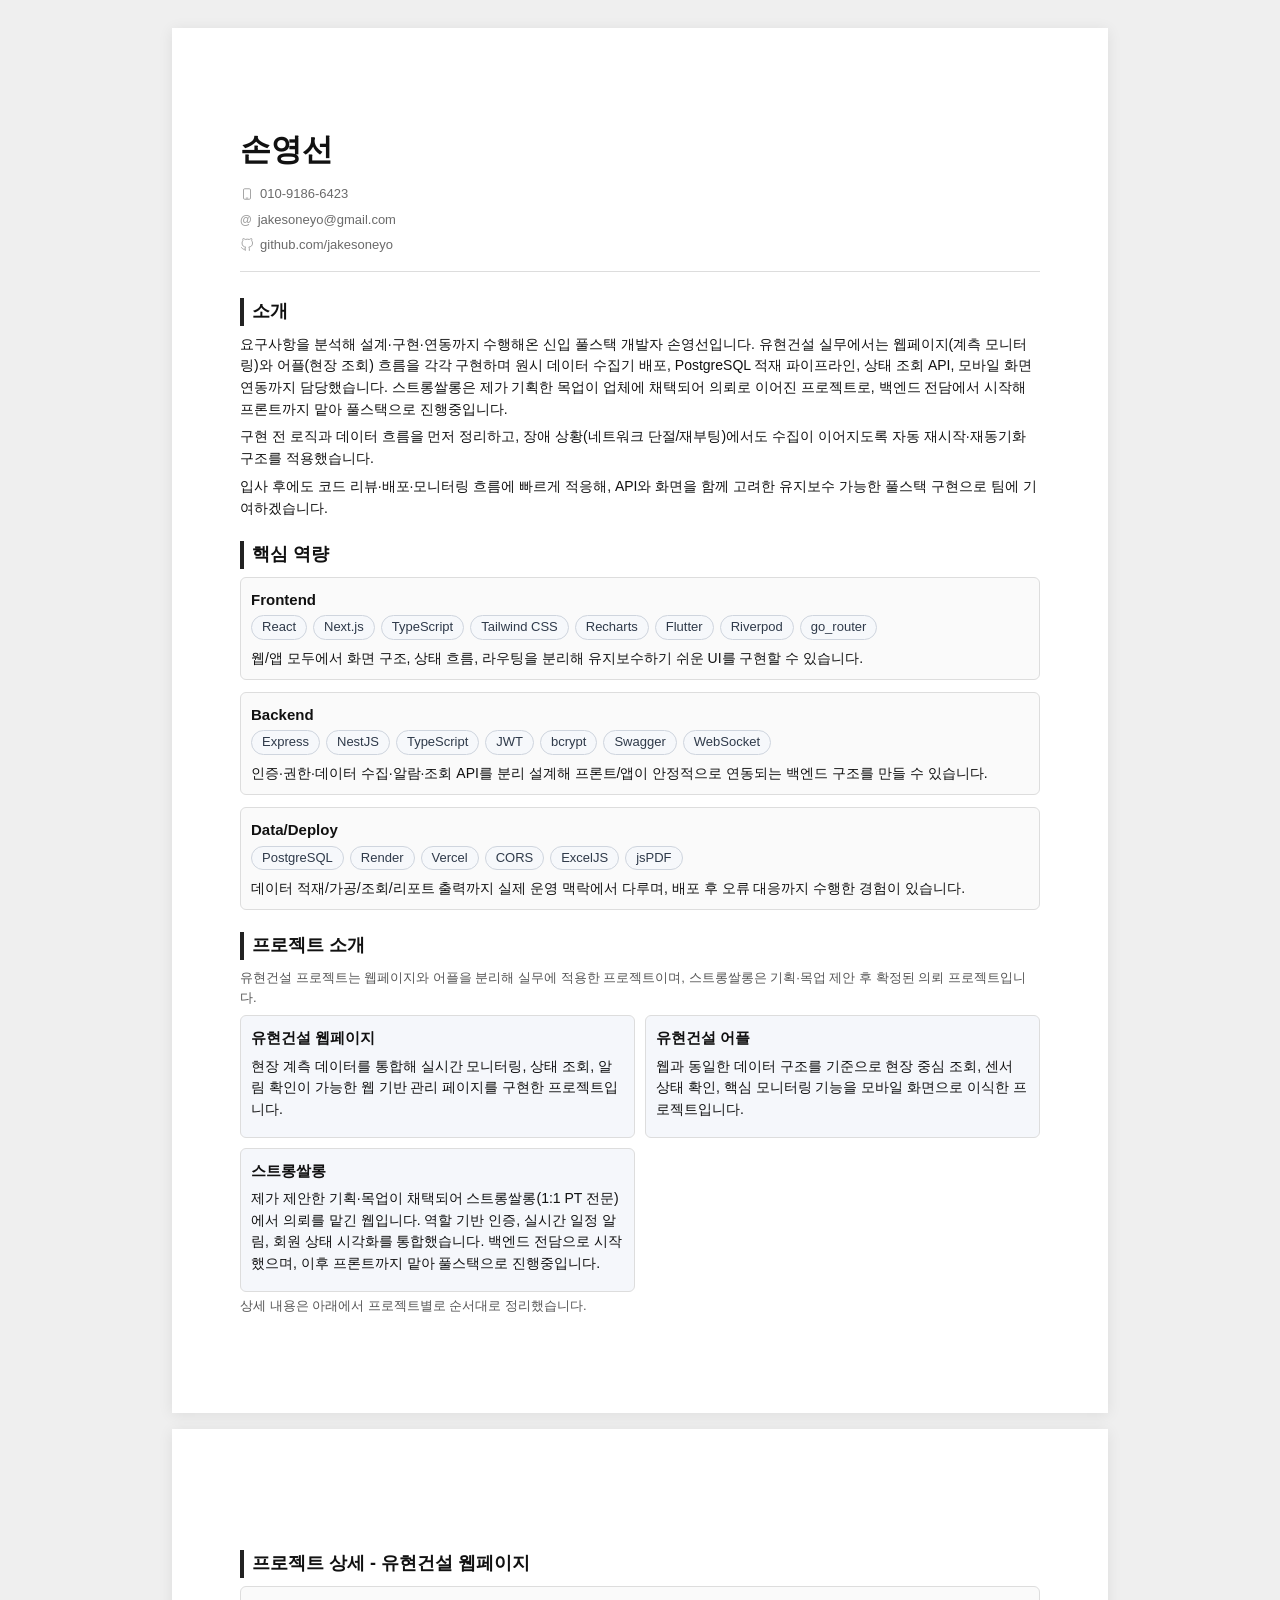
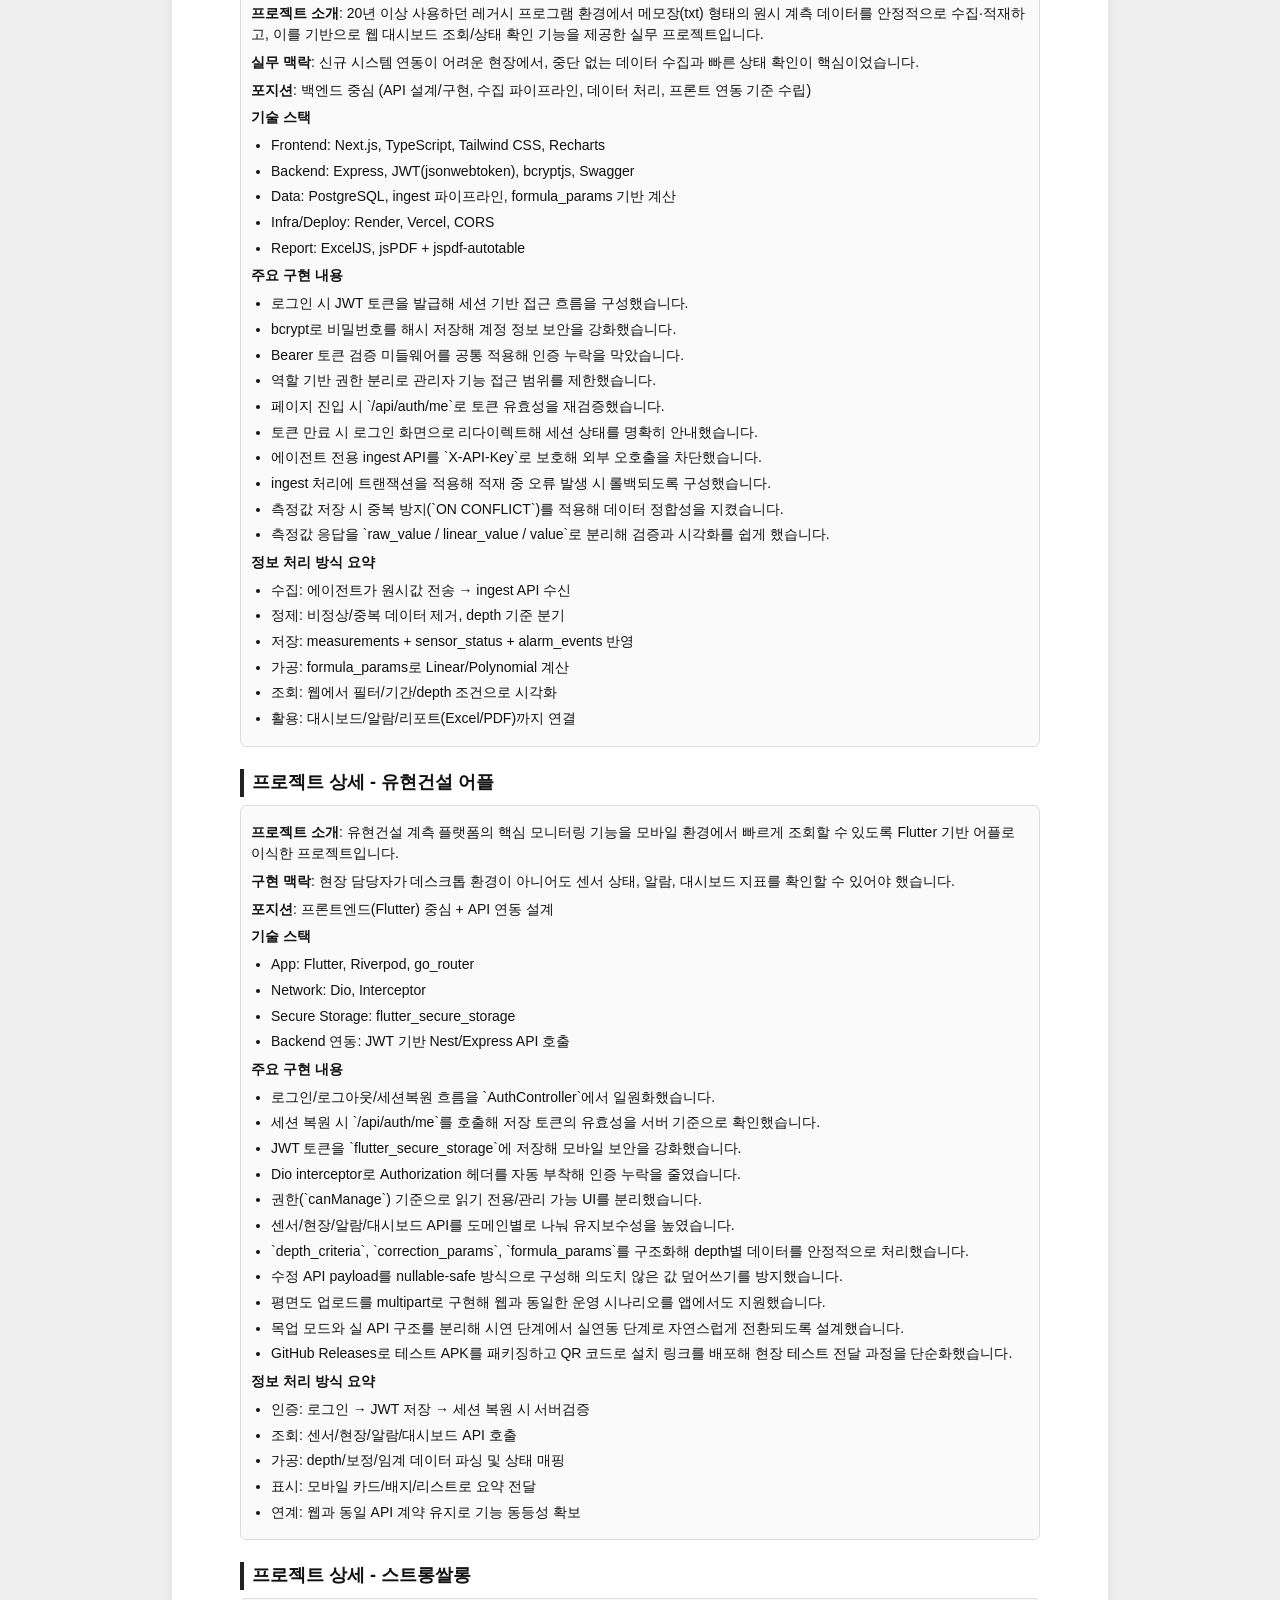
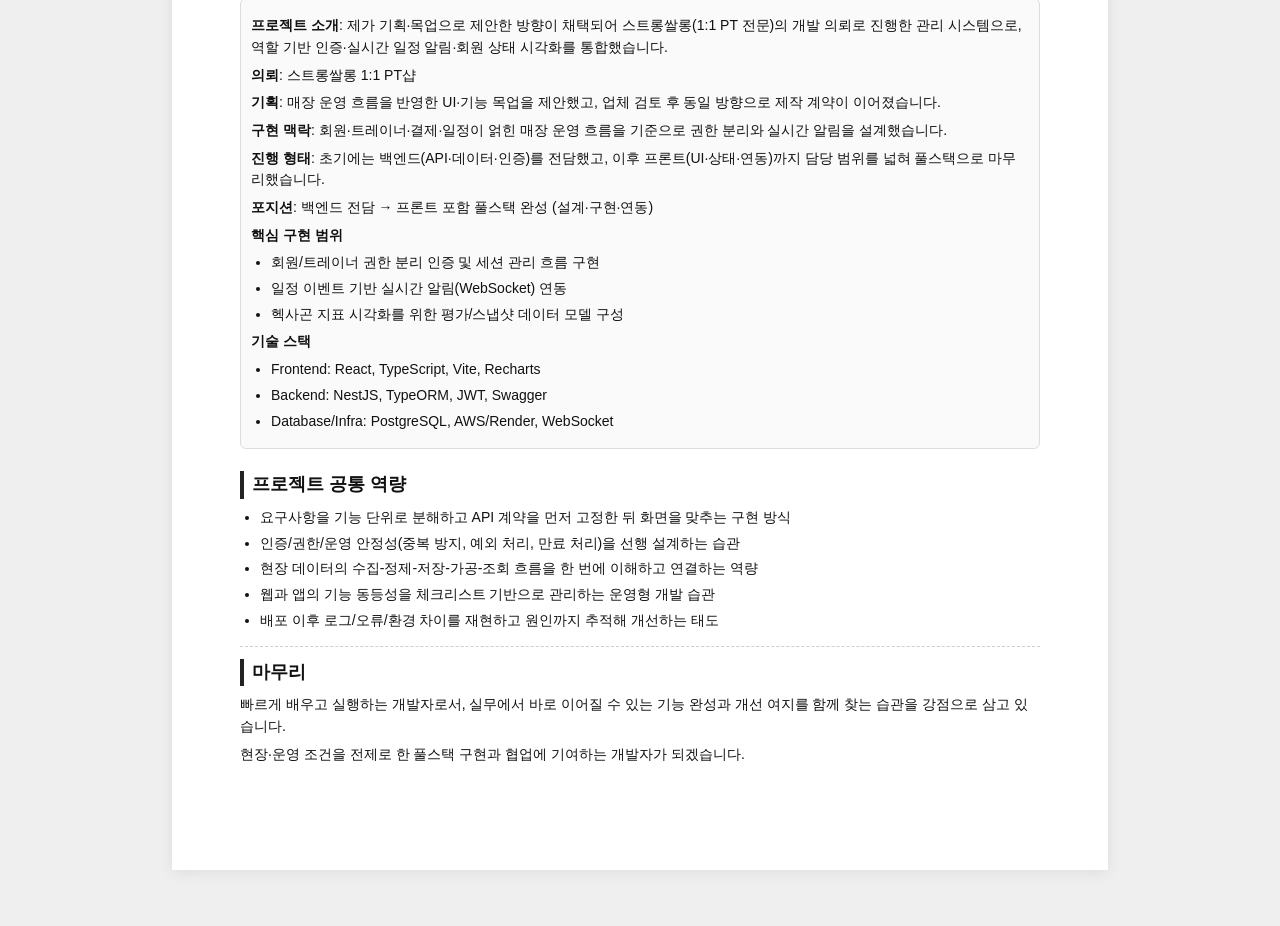
==== index.html @ aa7f9c74 "포트폴리오페이지 배포" ====
<!DOCTYPE html>
<html lang="ko">
  <head>
    <meta charset="UTF-8" />
    <meta name="viewport" content="width=device-width, initial-scale=1.0" />
    <title>손영선 포트폴리오</title>
    <link rel="stylesheet" href="index.css" />
  </head>
  <body>
    <main class="document">
      <section class="page page-1">
        <header class="header">
          <div class="header-main">
            <h1>손영선</h1>
            <p class="contact-row">
              <span class="contact-item">
                <span class="contact-icon" aria-hidden="true">
                  <svg xmlns="http://www.w3.org/2000/svg" width="14" height="14" viewBox="0 0 24 24" fill="none" stroke="currentColor" stroke-width="1.6">
                    <rect x="6" y="3" width="12" height="18" rx="2" />
                    <path d="M10 19h4" />
                  </svg>
                </span>
                <a href="tel:+821091866423">010-9186-6423</a>
              </span>
              <span class="contact-item">
                <span class="contact-icon contact-at" aria-hidden="true">@</span>
                <a href="mailto:jakesoneyo@gmail.com">jakesoneyo@gmail.com</a>
              </span>
              <span class="contact-item">
                <span class="contact-icon" aria-hidden="true">
                  <svg xmlns="http://www.w3.org/2000/svg" width="14" height="14" viewBox="0 0 24 24" fill="none" stroke="currentColor" stroke-width="1.6">
                    <path d="M9 19c-5 1.5-5-2.5-7-3m14 6v-3.87a3.37 3.37 0 0 0-.94-2.61c3.14-.35 6.44-1.54 6.44-7A5.44 5.44 0 0 0 20 4.77 5.07 5.07 0 0 0 19.91 1S18.73.65 16 2.48a13.38 13.38 0 0 0-7 0C6.27.65 5.09 1 5.09 1A5.07 5.07 0 0 0 5 4.77a5.44 5.44 0 0 0-1.5 3.78c0 5.42 3.3 6.61 6.44 7A3.37 3.37 0 0 0 9 18.13V22" />
                  </svg>
                </span>
                <a href="https://github.com/jakesoneyo">github.com/jakesoneyo</a>
              </span>
            </p>
          </div>
        </header>

        <section class="block intro">
          <h2>소개</h2>
          <p>
            요구사항을 분석해 설계·구현·연동까지 수행해온 신입 풀스택 개발자 손영선입니다.
            유현건설 실무에서는 웹페이지(계측 모니터링)와 어플(현장 조회) 흐름을 각각 구현하며
            원시 데이터 수집기 배포, PostgreSQL 적재 파이프라인, 상태 조회 API, 모바일 화면 연동까지 담당했습니다.
            스트롱쌀롱은 제가 기획한 목업이 업체에 채택되어 의뢰로 이어진 프로젝트로, 백엔드 전담에서 시작해 프론트까지 맡아 풀스택으로 진행중입니다.
          </p>
          <p>
            구현 전 로직과 데이터 흐름을 먼저 정리하고, 장애 상황(네트워크 단절/재부팅)에서도
            수집이 이어지도록 자동 재시작·재동기화 구조를 적용했습니다.
          </p>
          <p>
            입사 후에도 코드 리뷰·배포·모니터링 흐름에 빠르게 적응해, API와 화면을 함께 고려한 유지보수 가능한 풀스택 구현으로 팀에 기여하겠습니다.
          </p>
        </section>

        <section class="block">
          <h2>핵심 역량</h2>
          <div class="stack-list">
            <article class="stack-item">
              <div class="stack-content">
                <h3>Frontend</h3>
                <div class="stack-tags">
                  <span class="stack-tag">React</span>
                  <span class="stack-tag">Next.js</span>
                  <span class="stack-tag">TypeScript</span>
                  <span class="stack-tag">Tailwind CSS</span>
                  <span class="stack-tag">Recharts</span>
                  <span class="stack-tag">Flutter</span>
                  <span class="stack-tag">Riverpod</span>
                  <span class="stack-tag">go_router</span>
                </div>
                <p class="stack-detail">
                  웹/앱 모두에서 화면 구조, 상태 흐름, 라우팅을 분리해 유지보수하기 쉬운 UI를 구현할 수 있습니다.
                </p>
              </div>
            </article>
            <article class="stack-item">
              <div class="stack-content">
                <h3>Backend</h3>
                <div class="stack-tags">
                  <span class="stack-tag">Express</span>
                  <span class="stack-tag">NestJS</span>
                  <span class="stack-tag">TypeScript</span>
                  <span class="stack-tag">JWT</span>
                  <span class="stack-tag">bcrypt</span>
                  <span class="stack-tag">Swagger</span>
                  <span class="stack-tag">WebSocket</span>
                </div>
                <p class="stack-detail">
                  인증·권한·데이터 수집·알람·조회 API를 분리 설계해 프론트/앱이 안정적으로 연동되는 백엔드 구조를 만들 수 있습니다.
                </p>
              </div>
            </article>
            <article class="stack-item">
              <div class="stack-content">
                <h3>Data/Deploy</h3>
                <div class="stack-tags">
                  <span class="stack-tag">PostgreSQL</span>
                  <span class="stack-tag">Render</span>
                  <span class="stack-tag">Vercel</span>
                  <span class="stack-tag">CORS</span>
                  <span class="stack-tag">ExcelJS</span>
                  <span class="stack-tag">jsPDF</span>
                </div>
                <p class="stack-detail">
                  데이터 적재/가공/조회/리포트 출력까지 실제 운영 맥락에서 다루며, 배포 후 오류 대응까지 수행한 경험이 있습니다.
                </p>
              </div>
            </article>
          </div>
        </section>

        <section class="block">
          <h2>프로젝트 소개</h2>
          <p class="intro-hint">
            유현건설 프로젝트는 웹페이지와 어플을 분리해 실무에 적용한 프로젝트이며,
            스트롱쌀롱은 기획·목업 제안 후 확정된 의뢰 프로젝트입니다.
          </p>
          <div class="grid-2">
            <article class="project-card featured">
              <h3>유현건설 웹페이지</h3>
              <p>
                현장 계측 데이터를 통합해 실시간 모니터링, 상태 조회, 알림 확인이 가능한
                웹 기반 관리 페이지를 구현한 프로젝트입니다.
              </p>
            </article>
            <article class="project-card featured">
              <h3>유현건설 어플</h3>
              <p>
                웹과 동일한 데이터 구조를 기준으로 현장 중심 조회, 센서 상태 확인,
                핵심 모니터링 기능을 모바일 화면으로 이식한 프로젝트입니다.
              </p>
            </article>
            <article class="project-card featured">
              <h3>스트롱쌀롱</h3>
              <p>
                제가 제안한 기획·목업이 채택되어 스트롱쌀롱(1:1 PT 전문)에서 의뢰를 맡긴 웹입니다.
                역할 기반 인증, 실시간 일정 알림, 회원 상태 시각화를 통합했습니다. 백엔드 전담으로 시작했으며,
                이후 프론트까지 맡아 풀스택으로 진행중입니다.
              </p>
            </article>
          </div>
          <p class="hold-note">
            상세 내용은 아래에서 프로젝트별로 순서대로 정리했습니다.
          </p>
        </section>
      </section>

      <section class="page page-2">
        <section class="block">
          <h2>프로젝트 상세 - 유현건설 웹페이지</h2>
          <article class="detail">
            <p>
              <strong>프로젝트 소개</strong>: 20년 이상 사용하던 레거시 프로그램 환경에서
              메모장(txt) 형태의 원시 계측 데이터를 안정적으로 수집·적재하고,
              이를 기반으로 웹 대시보드 조회/상태 확인 기능을 제공한 실무 프로젝트입니다.
            </p>
            <p><strong>실무 맥락</strong>: 신규 시스템 연동이 어려운 현장에서, 중단 없는 데이터 수집과 빠른 상태 확인이 핵심이었습니다.</p>
            <p><strong>포지션</strong>: 백엔드 중심 (API 설계/구현, 수집 파이프라인, 데이터 처리, 프론트 연동 기준 수립)</p>

            <p><strong>기술 스택</strong></p>
            <ul>
              <li>Frontend: Next.js, TypeScript, Tailwind CSS, Recharts</li>
              <li>Backend: Express, JWT(jsonwebtoken), bcryptjs, Swagger</li>
              <li>Data: PostgreSQL, ingest 파이프라인, formula_params 기반 계산</li>
              <li>Infra/Deploy: Render, Vercel, CORS</li>
              <li>Report: ExcelJS, jsPDF + jspdf-autotable</li>
            </ul>

            <p><strong>주요 구현 내용</strong></p>
            <ul>
              <li>로그인 시 JWT 토큰을 발급해 세션 기반 접근 흐름을 구성했습니다.</li>
              <li>bcrypt로 비밀번호를 해시 저장해 계정 정보 보안을 강화했습니다.</li>
              <li>Bearer 토큰 검증 미들웨어를 공통 적용해 인증 누락을 막았습니다.</li>
              <li>역할 기반 권한 분리로 관리자 기능 접근 범위를 제한했습니다.</li>
              <li>페이지 진입 시 `/api/auth/me`로 토큰 유효성을 재검증했습니다.</li>
              <li>토큰 만료 시 로그인 화면으로 리다이렉트해 세션 상태를 명확히 안내했습니다.</li>
              <li>에이전트 전용 ingest API를 `X-API-Key`로 보호해 외부 오호출을 차단했습니다.</li>
              <li>ingest 처리에 트랜잭션을 적용해 적재 중 오류 발생 시 롤백되도록 구성했습니다.</li>
              <li>측정값 저장 시 중복 방지(`ON CONFLICT`)를 적용해 데이터 정합성을 지켰습니다.</li>
              <li>측정값 응답을 `raw_value / linear_value / value`로 분리해 검증과 시각화를 쉽게 했습니다.</li>
            </ul>

            <p><strong>정보 처리 방식 요약</strong></p>
            <ul>
              <li>수집: 에이전트가 원시값 전송 → ingest API 수신</li>
              <li>정제: 비정상/중복 데이터 제거, depth 기준 분기</li>
              <li>저장: measurements + sensor_status + alarm_events 반영</li>
              <li>가공: formula_params로 Linear/Polynomial 계산</li>
              <li>조회: 웹에서 필터/기간/depth 조건으로 시각화</li>
              <li>활용: 대시보드/알람/리포트(Excel/PDF)까지 연결</li>
            </ul>
          </article>
        </section>

        <section class="block">
          <h2>프로젝트 상세 - 유현건설 어플</h2>
          <article class="detail">
            <p>
              <strong>프로젝트 소개</strong>: 유현건설 계측 플랫폼의 핵심 모니터링 기능을
              모바일 환경에서 빠르게 조회할 수 있도록 Flutter 기반 어플로 이식한 프로젝트입니다.
            </p>
            <p><strong>구현 맥락</strong>: 현장 담당자가 데스크톱 환경이 아니어도 센서 상태, 알람, 대시보드 지표를 확인할 수 있어야 했습니다.</p>
            <p><strong>포지션</strong>: 프론트엔드(Flutter) 중심 + API 연동 설계</p>

            <p><strong>기술 스택</strong></p>
            <ul>
              <li>App: Flutter, Riverpod, go_router</li>
              <li>Network: Dio, Interceptor</li>
              <li>Secure Storage: flutter_secure_storage</li>
              <li>Backend 연동: JWT 기반 Nest/Express API 호출</li>
            </ul>

            <p><strong>주요 구현 내용</strong></p>
            <ul>
              <li>로그인/로그아웃/세션복원 흐름을 `AuthController`에서 일원화했습니다.</li>
              <li>세션 복원 시 `/api/auth/me`를 호출해 저장 토큰의 유효성을 서버 기준으로 확인했습니다.</li>
              <li>JWT 토큰을 `flutter_secure_storage`에 저장해 모바일 보안을 강화했습니다.</li>
              <li>Dio interceptor로 Authorization 헤더를 자동 부착해 인증 누락을 줄였습니다.</li>
              <li>권한(`canManage`) 기준으로 읽기 전용/관리 가능 UI를 분리했습니다.</li>
              <li>센서/현장/알람/대시보드 API를 도메인별로 나눠 유지보수성을 높였습니다.</li>
              <li>`depth_criteria`, `correction_params`, `formula_params`를 구조화해 depth별 데이터를 안정적으로 처리했습니다.</li>
              <li>수정 API payload를 nullable-safe 방식으로 구성해 의도치 않은 값 덮어쓰기를 방지했습니다.</li>
              <li>평면도 업로드를 multipart로 구현해 웹과 동일한 운영 시나리오를 앱에서도 지원했습니다.</li>
              <li>목업 모드와 실 API 구조를 분리해 시연 단계에서 실연동 단계로 자연스럽게 전환되도록 설계했습니다.</li>
              <li>GitHub Releases로 테스트 APK를 패키징하고 QR 코드로 설치 링크를 배포해 현장 테스트 전달 과정을 단순화했습니다.</li>
            </ul>

            <p><strong>정보 처리 방식 요약</strong></p>
            <ul>
              <li>인증: 로그인 → JWT 저장 → 세션 복원 시 서버검증</li>
              <li>조회: 센서/현장/알람/대시보드 API 호출</li>
              <li>가공: depth/보정/임계 데이터 파싱 및 상태 매핑</li>
              <li>표시: 모바일 카드/배지/리스트로 요약 전달</li>
              <li>연계: 웹과 동일 API 계약 유지로 기능 동등성 확보</li>
            </ul>
          </article>
        </section>

        <section class="block">
          <h2>프로젝트 상세 - 스트롱쌀롱</h2>
          <article class="detail">
            <p>
              <strong>프로젝트 소개</strong>: 제가 기획·목업으로 제안한 방향이 채택되어 스트롱쌀롱(1:1 PT 전문)의
              개발 의뢰로 진행한 관리 시스템으로, 역할 기반 인증·실시간 일정 알림·회원 상태 시각화를 통합했습니다.
            </p>
            <p><strong>의뢰</strong>: 스트롱쌀롱 1:1 PT샵</p>
            <p><strong>기획</strong>: 매장 운영 흐름을 반영한 UI·기능 목업을 제안했고, 업체 검토 후 동일 방향으로 제작 계약이 이어졌습니다.</p>
            <p><strong>구현 맥락</strong>: 회원·트레이너·결제·일정이 얽힌 매장 운영 흐름을 기준으로 권한 분리와 실시간 알림을 설계했습니다.</p>
            <p><strong>진행 형태</strong>: 초기에는 백엔드(API·데이터·인증)를 전담했고, 이후 프론트(UI·상태·연동)까지 담당 범위를 넓혀 풀스택으로 마무리했습니다.</p>
            <p><strong>포지션</strong>: 백엔드 전담 → 프론트 포함 풀스택 완성 (설계·구현·연동)</p>
            <p><strong>핵심 구현 범위</strong></p>
            <ul>
              <li>회원/트레이너 권한 분리 인증 및 세션 관리 흐름 구현</li>
              <li>일정 이벤트 기반 실시간 알림(WebSocket) 연동</li>
              <li>헥사곤 지표 시각화를 위한 평가/스냅샷 데이터 모델 구성</li>
            </ul>
            <p><strong>기술 스택</strong></p>
            <ul>
              <li>Frontend: React, TypeScript, Vite, Recharts</li>
              <li>Backend: NestJS, TypeORM, JWT, Swagger</li>
              <li>Database/Infra: PostgreSQL, AWS/Render, WebSocket</li>
            </ul>
          </article>
        </section>

        <section class="block">
          <h2>프로젝트 공통 역량</h2>
          <ul>
            <li>요구사항을 기능 단위로 분해하고 API 계약을 먼저 고정한 뒤 화면을 맞추는 구현 방식</li>
            <li>인증/권한/운영 안정성(중복 방지, 예외 처리, 만료 처리)을 선행 설계하는 습관</li>
            <li>현장 데이터의 수집-정제-저장-가공-조회 흐름을 한 번에 이해하고 연결하는 역량</li>
            <li>웹과 앱의 기능 동등성을 체크리스트 기반으로 관리하는 운영형 개발 습관</li>
            <li>배포 이후 로그/오류/환경 차이를 재현하고 원인까지 추적해 개선하는 태도</li>
          </ul>
        </section>

        <section class="block ending">
          <h2>마무리</h2>
          <p>
            빠르게 배우고 실행하는 개발자로서, 실무에서 바로 이어질 수 있는 기능 완성과
            개선 여지를 함께 찾는 습관을 강점으로 삼고 있습니다.
          </p>
          <p>
            현장·운영 조건을 전제로 한 풀스택 구현과 협업에 기여하는 개발자가 되겠습니다.
          </p>
        </section>
      </section>
    </main>
  </body>
</html>
---- index.css ----
:root {
  --text: #111;
  --muted: #555;
  --line: #ddd;
  --bg-card: #fafafa;
}

* {
  box-sizing: border-box;
}

body {
  margin: 0;
  font-family: -apple-system, BlinkMacSystemFont, "Segoe UI", Roboto, "Noto Sans KR",
    Arial, sans-serif;
  color: var(--text);
  background: #efefef;
  line-height: 1.55;
}

.document {
  max-width: 960px;
  margin: 28px auto 56px;
  padding: 0 12px;
}

.page {
  background: #fff;
  min-height: 1122px;
  padding: 26mm 18mm;
  margin-bottom: 16px;
  box-shadow: 0 2px 14px rgba(0, 0, 0, 0.08);
}

.header {
  border-bottom: 1px solid var(--line);
  padding-bottom: 16px;
  margin-bottom: 18px;
}

.header-main {
  max-width: 100%;
}

h1 {
  margin: 0 0 10px;
  font-size: 31px;
  letter-spacing: 0.2px;
}

.contact-row {
  display: flex;
  flex-direction: column;
  align-items: flex-start;
  gap: 6px;
  margin: 0;
  font-size: 13px;
  font-weight: 400;
  color: #6a6a6a;
  line-height: 1.5;
}

.contact-item {
  display: flex;
  align-items: center;
  gap: 6px;
  max-width: 100%;
}

.contact-icon {
  display: inline-flex;
  align-items: center;
  justify-content: center;
  flex-shrink: 0;
  color: #a0a0a0;
}

.contact-icon svg {
  display: block;
}

.contact-at {
  font-size: 12px;
  font-weight: 600;
  line-height: 1;
}

.contact-row a {
  color: inherit;
  text-decoration: none;
  overflow-wrap: anywhere;
}

.contact-row a:hover {
  text-decoration: underline;
}

.block {
  margin-top: 14px;
  padding-top: 8px;
}

.intro-hint,
.hold-note {
  margin: 4px 0 0;
  font-size: 13px;
  color: var(--muted);
  line-height: 1.5;
}

h2 {
  margin: 0 0 8px;
  font-size: 18px;
  border-left: 4px solid #222;
  padding-left: 8px;
}

h3 {
  margin: 0 0 6px;
  font-size: 15px;
}

p {
  margin: 6px 0;
  font-size: 14px;
}

ul {
  margin: 6px 0;
  padding-left: 20px;
}

li {
  font-size: 14px;
  margin-bottom: 4px;
}

.evidence-list li {
  margin-bottom: 6px;
}

.stack-list {
  display: flex;
  flex-direction: column;
  gap: 12px;
}

.stack-item {
  display: block;
  border: 1px solid var(--line);
  border-radius: 6px;
  background: var(--bg-card);
  padding: 10px;
}

.stack-content h3 {
  margin: 0;
  font-size: 15px;
}

.stack-tags {
  display: flex;
  flex-wrap: wrap;
  gap: 6px;
  margin: 4px 0 8px;
}

.stack-tag {
  display: inline-block;
  border: 1px solid #cfd5de;
  border-radius: 999px;
  padding: 2px 10px;
  font-size: 13px;
  line-height: 1.4;
  color: #2f3a4a;
  background: #f6f8fb;
}

.stack-detail {
  margin: 0;
  font-size: 14px;
}

.project-item {
  margin-top: 10px;
}

.comment-box {
  margin-top: 10px;
  border: 1px dashed #bcbcbc;
  background: #f8f8f8;
  border-radius: 6px;
  padding: 10px;
}

.grid-3 {
  display: grid;
  grid-template-columns: repeat(3, minmax(0, 1fr));
  gap: 10px;
}

.grid-2 {
  display: grid;
  grid-template-columns: repeat(2, minmax(0, 1fr));
  gap: 10px;
  margin-top: 8px;
}

.card,
.project-card,
.detail {
  border: 1px solid var(--line);
  background: var(--bg-card);
  padding: 10px;
  border-radius: 6px;
}

.featured {
  background: #f5f7fb;
}

.project-meta {
  display: grid;
  grid-template-columns: repeat(2, minmax(0, 1fr));
  gap: 8px;
  margin-bottom: 8px;
}

.ending {
  border-top: 1px dashed #cfcfcf;
  margin-top: 14px;
  padding-top: 12px;
}

@media (max-width: 820px) {
  .page {
    padding: 20mm 14mm;
  }

  .grid-3,
  .grid-2,
  .project-meta {
    grid-template-columns: 1fr;
  }
}

/* ---------- 인쇄 / PDF 저장 전용 (화면 스타일과 분리) ---------- */
@media print {
  @page {
    size: A4 portrait;
    /* 인쇄 대화상자 여백(기본/최소)과 충돌 줄이기 위해 내부 컨테이너에서 폭 제어 */
    margin: 8mm;
  }

  html {
    width: 100%;
    height: auto;
  }

  body {
    margin: 0;
    padding: 0;
    background: #fff !important;
    color: #111;
    font-size: 11pt;
    line-height: 1.45;
    -webkit-print-color-adjust: exact;
    print-color-adjust: exact;
  }

  .document {
    /* 최소 여백에서도 너무 넓어지지 않게 고정 폭 사용 */
    width: 186mm;
    max-width: 100%;
    margin: 0 auto;
    padding: 0;
  }

  /* 화면용 '페이지' 박스: 인쇄에서는 연속 문서 한 덩어리로만 취급 */
  .page {
    display: block;
    min-height: 0 !important;
    height: auto;
    margin: 0;
    padding: 0;
    background: transparent;
    box-shadow: none !important;
    page-break-after: auto;
    break-after: auto;
    orphans: 3;
    widows: 3;
  }

  .page + .page {
    /* 두 번째 .page 앞에 화면용 구분 여백 제거 */
    margin-top: 0;
    padding-top: 0;
  }

  .header {
    margin-bottom: 10pt;
    padding-bottom: 8pt;
    border-bottom: 1px solid #ccc;
    page-break-after: avoid;
    break-after: avoid;
  }

  h1 {
    font-size: 22pt;
    margin: 0 0 6pt;
  }

  .contact-row {
    font-size: 9.5pt;
  }

  h2 {
    font-size: 12pt;
    margin: 10pt 0 6pt;
    break-after: avoid;
    page-break-after: avoid;
  }

  h3 {
    font-size: 10.5pt;
  }

  p,
  li {
    font-size: 9.5pt;
    orphans: 2;
    widows: 2;
  }

  .block {
    margin-top: 6pt;
    padding-top: 2pt;
    break-inside: auto;
  }

  .intro-hint,
  .hold-note {
    font-size: 9pt;
  }

  /* 1열 강제로 길어지던 문제 수정: 인쇄도 2열 유지 */
  .grid-2 {
    display: grid;
    grid-template-columns: repeat(2, minmax(0, 1fr));
    gap: 8pt;
    margin-top: 6pt;
  }

  .grid-3 {
    display: grid;
    grid-template-columns: repeat(3, minmax(0, 1fr));
    gap: 8pt;
    margin-top: 6pt;
  }

  .stack-list {
    gap: 6pt;
  }

  .stack-item,
  .project-card {
    /* 카드가 페이지 하단에서 반쯤 잘리는 현상 방지 */
    break-inside: avoid;
    page-break-inside: avoid;
    padding: 8pt;
  }

  .grid-2 > .project-card:last-child {
    /* 3번째 카드(투두리스트)가 넘치면 통째로 다음 페이지로 이동 */
    break-before: avoid;
    page-break-before: auto;
  }

  .stack-tag {
    font-size: 8.5pt;
    padding: 1px 6px;
  }

  .stack-detail {
    font-size: 9.5pt;
  }

  .detail {
    padding: 8pt;
  }

  .ending {
    margin-top: 10pt;
    padding-top: 8pt;
  }

  a {
    color: #111 !important;
    text-decoration: none;
  }

  a[href^="http"]::after,
  a[href^="mailto"]::after {
    content: none !important;
  }
}
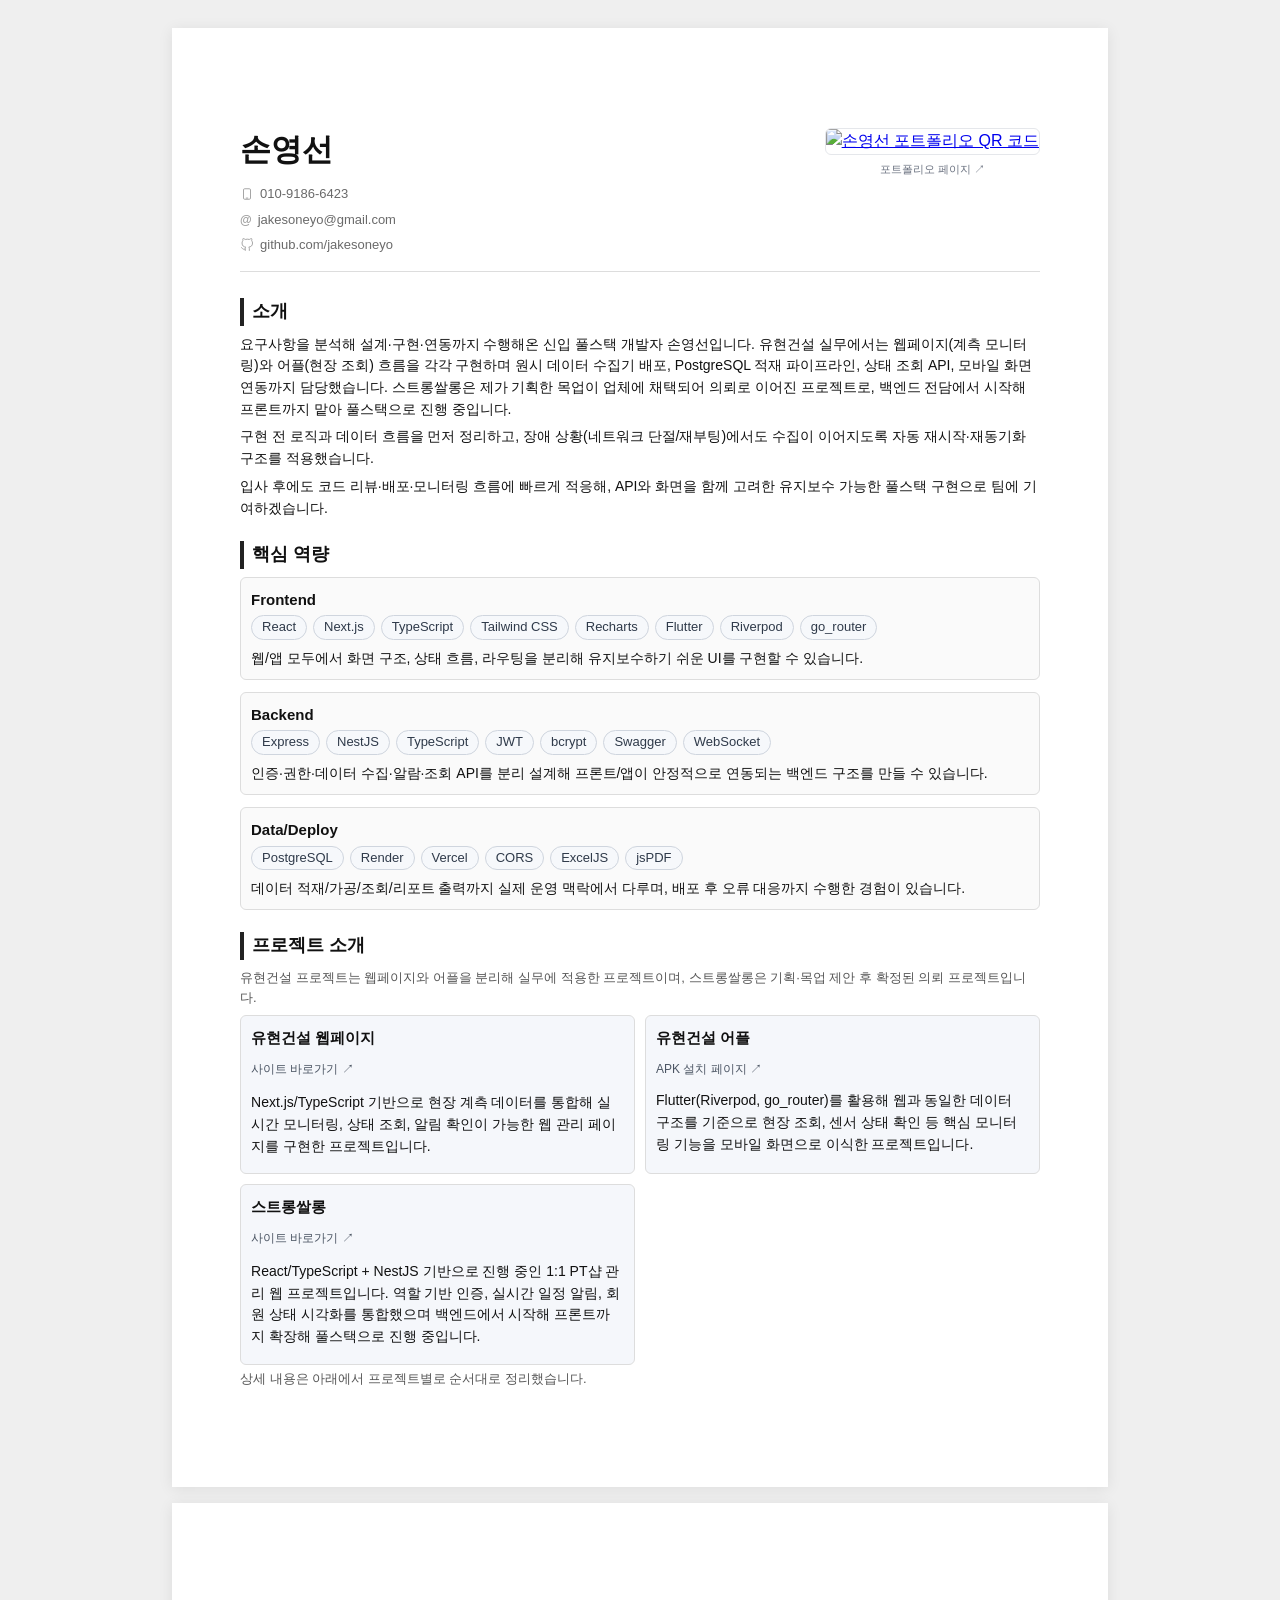
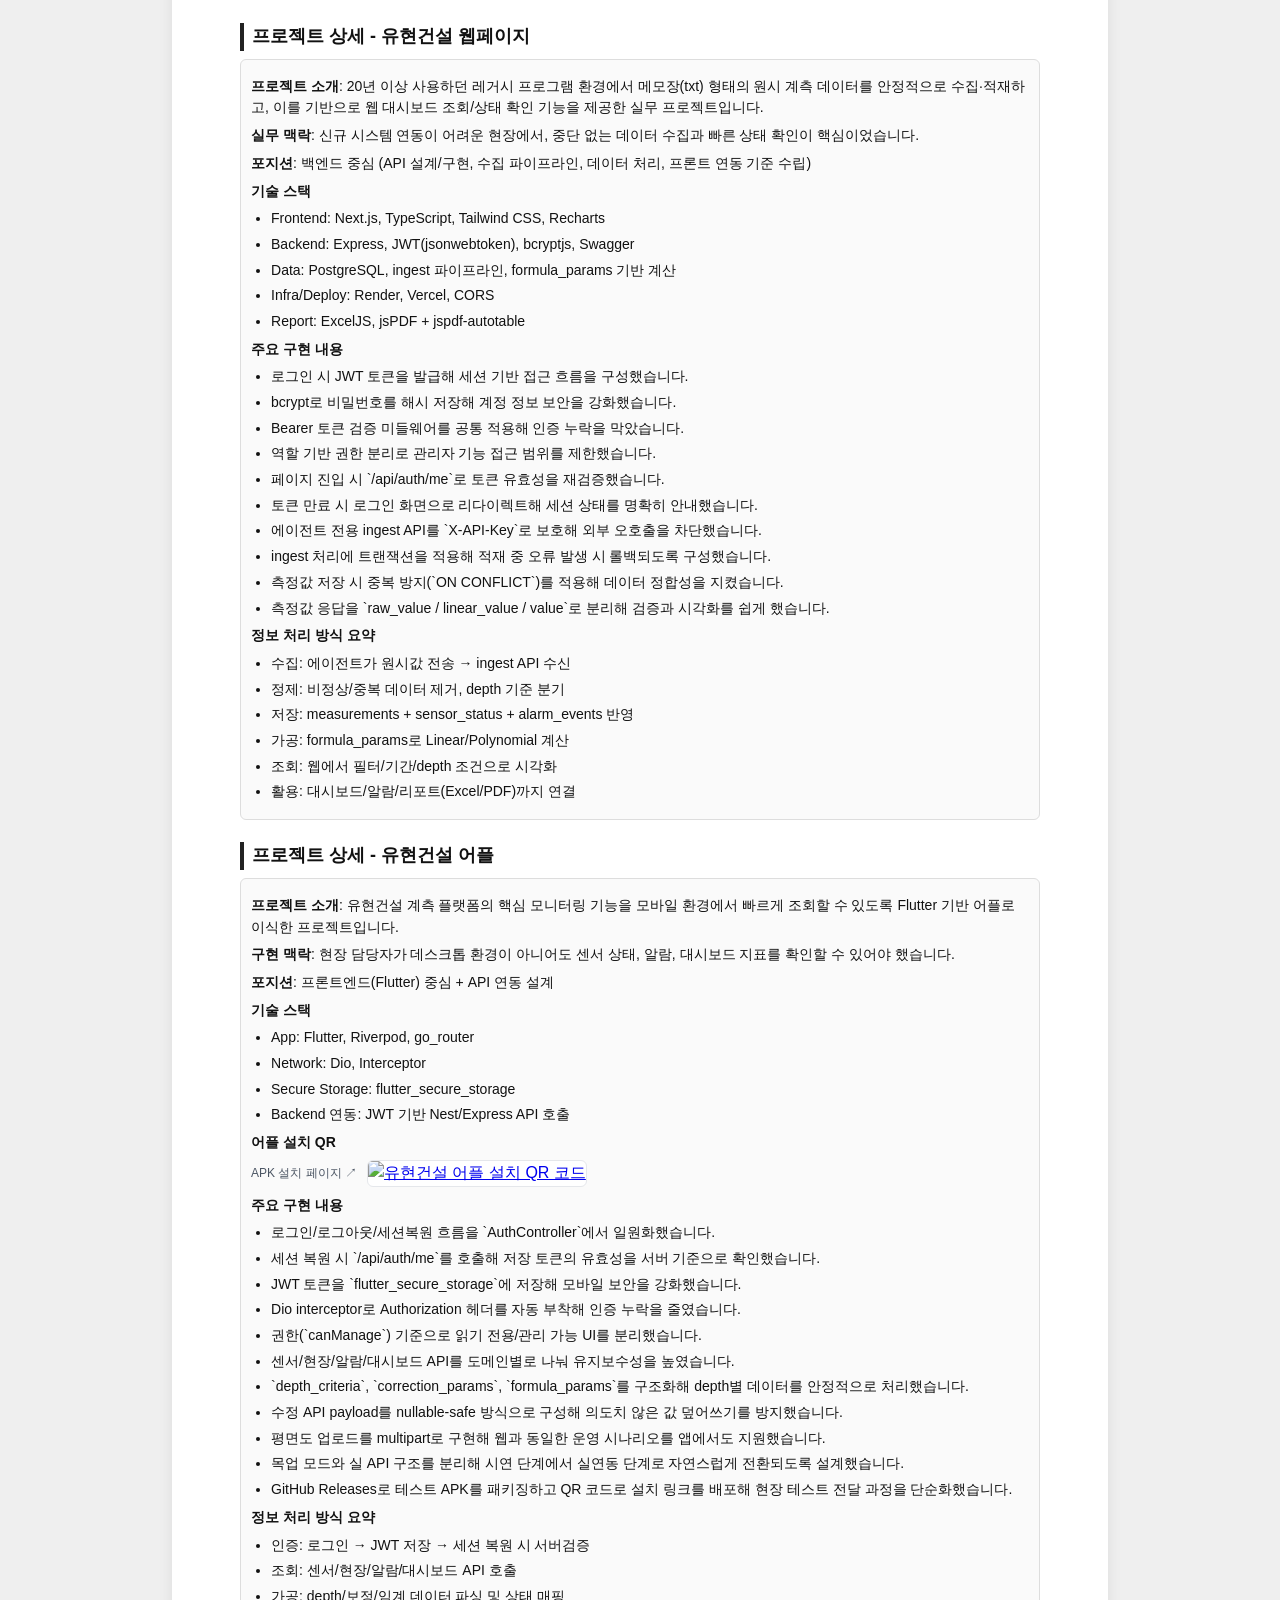
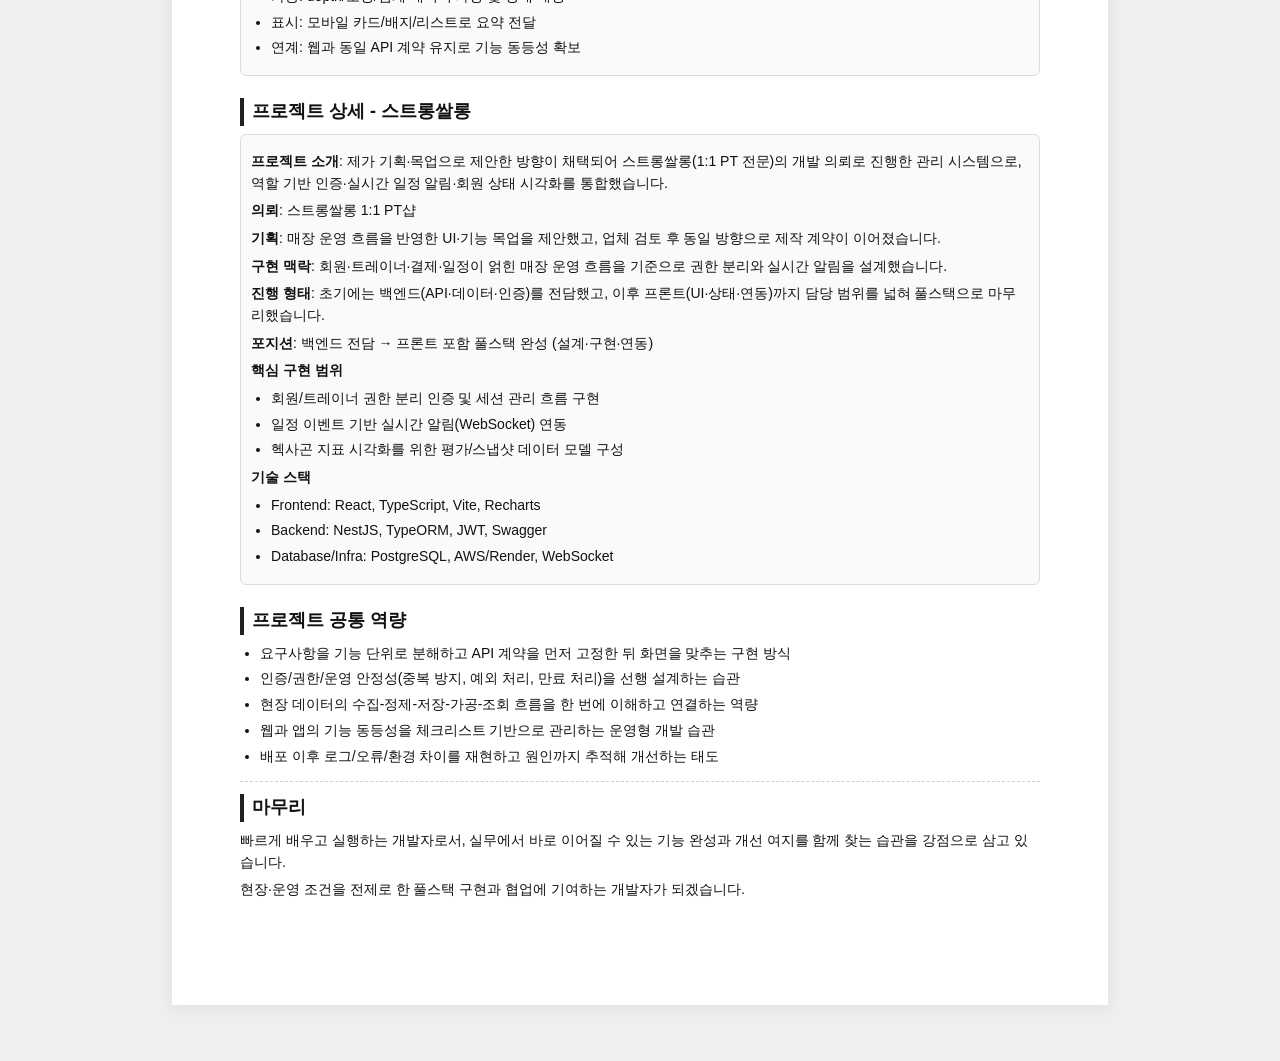
==== commit 8c91b171: "0508" ====
--- a/index.html
+++ b/index.html
@@ -10,7 +10,7 @@
     <main class="document">
       <section class="page page-1">
         <header class="header">
-          <div class="header-main">
+          <div class="header-main" style="position: relative; padding-right: 110px;">
             <h1>손영선</h1>
             <p class="contact-row">
               <span class="contact-item">
@@ -35,6 +35,31 @@
                 <a href="https://github.com/jakesoneyo">github.com/jakesoneyo</a>
               </span>
             </p>
+            <div style="position: absolute; top: 2px; right: 0; display: flex; flex-direction: column; align-items: center;">
+              <a
+                href="https://jake-son-portfolio.vercel.app/"
+                target="_blank"
+                rel="noopener noreferrer"
+                style="display: inline-block;"
+                aria-label="포트폴리오 QR 링크"
+              >
+                <img
+                  src="https://quickchart.io/qr?text=https%3A%2F%2Fjake-son-portfolio.vercel.app%2F&size=96&margin=1"
+                  alt="손영선 포트폴리오 QR 코드"
+                  width="84"
+                  height="84"
+                  style="border: 1px solid #e5e7eb; border-radius: 6px; background: #fff;"
+                />
+              </a>
+              <a
+                href="https://jake-son-portfolio.vercel.app/"
+                target="_blank"
+                rel="noopener noreferrer"
+                style="display: inline-block; margin: 6px 0 0; color: #6b7280; font-size: 11px; text-decoration: none;"
+              >
+                포트폴리오 페이지 <span aria-hidden="true">↗</span>
+              </a>
+            </div>
           </div>
         </header>
 
@@ -44,7 +69,7 @@
             요구사항을 분석해 설계·구현·연동까지 수행해온 신입 풀스택 개발자 손영선입니다.
             유현건설 실무에서는 웹페이지(계측 모니터링)와 어플(현장 조회) 흐름을 각각 구현하며
             원시 데이터 수집기 배포, PostgreSQL 적재 파이프라인, 상태 조회 API, 모바일 화면 연동까지 담당했습니다.
-            스트롱쌀롱은 제가 기획한 목업이 업체에 채택되어 의뢰로 이어진 프로젝트로, 백엔드 전담에서 시작해 프론트까지 맡아 풀스택으로 진행중입니다.
+            스트롱쌀롱은 제가 기획한 목업이 업체에 채택되어 의뢰로 이어진 프로젝트로, 백엔드 전담에서 시작해 프론트까지 맡아 풀스택으로 진행 중입니다.
           </p>
           <p>
             구현 전 로직과 데이터 흐름을 먼저 정리하고, 장애 상황(네트워크 단절/재부팅)에서도
@@ -121,24 +146,48 @@
           <div class="grid-2">
             <article class="project-card featured">
               <h3>유현건설 웹페이지</h3>
+              <a
+                href="https://yuhyun-sensor-monitoring-front.vercel.app/"
+                target="_blank"
+                rel="noopener noreferrer"
+                style="display: inline-block; margin-bottom: 8px; font-size: 12px; color: #4b5563; text-decoration: none;"
+              >
+                사이트 바로가기 <span aria-hidden="true">↗</span>
+              </a>
               <p>
-                현장 계측 데이터를 통합해 실시간 모니터링, 상태 조회, 알림 확인이 가능한
-                웹 기반 관리 페이지를 구현한 프로젝트입니다.
+                Next.js/TypeScript 기반으로 현장 계측 데이터를 통합해 실시간 모니터링,
+                상태 조회, 알림 확인이 가능한 웹 관리 페이지를 구현한 프로젝트입니다.
               </p>
             </article>
             <article class="project-card featured">
               <h3>유현건설 어플</h3>
+              <a
+                href="https://github.com/jakesoneyo/yuhyeonApp/releases"
+                target="_blank"
+                rel="noopener noreferrer"
+                style="display: inline-block; margin-bottom: 6px; font-size: 12px; color: #4b5563; text-decoration: none;"
+              >
+                APK 설치 페이지 <span aria-hidden="true">↗</span>
+              </a>
               <p>
-                웹과 동일한 데이터 구조를 기준으로 현장 중심 조회, 센서 상태 확인,
-                핵심 모니터링 기능을 모바일 화면으로 이식한 프로젝트입니다.
+                Flutter(Riverpod, go_router)를 활용해 웹과 동일한 데이터 구조를 기준으로
+                현장 조회, 센서 상태 확인 등 핵심 모니터링 기능을 모바일 화면으로 이식한 프로젝트입니다.
               </p>
             </article>
             <article class="project-card featured">
               <h3>스트롱쌀롱</h3>
+              <a
+                href="https://new-gym-front.vercel.app/"
+                target="_blank"
+                rel="noopener noreferrer"
+                style="display: inline-block; margin-bottom: 8px; font-size: 12px; color: #4b5563; text-decoration: none;"
+              >
+                사이트 바로가기 <span aria-hidden="true">↗</span>
+              </a>
               <p>
-                제가 제안한 기획·목업이 채택되어 스트롱쌀롱(1:1 PT 전문)에서 의뢰를 맡긴 웹입니다.
-                역할 기반 인증, 실시간 일정 알림, 회원 상태 시각화를 통합했습니다. 백엔드 전담으로 시작했으며,
-                이후 프론트까지 맡아 풀스택으로 진행중입니다.
+                React/TypeScript + NestJS 기반으로 진행 중인 1:1 PT샵 관리 웹 프로젝트입니다.
+                역할 기반 인증, 실시간 일정 알림, 회원 상태 시각화를 통합했으며 백엔드에서 시작해
+                프론트까지 확장해 풀스택으로 진행 중입니다.
               </p>
             </article>
           </div>
@@ -212,6 +261,33 @@
               <li>Secure Storage: flutter_secure_storage</li>
               <li>Backend 연동: JWT 기반 Nest/Express API 호출</li>
             </ul>
+
+            <p><strong>어플 설치 QR</strong></p>
+            <div style="display: flex; align-items: center; gap: 10px; margin-bottom: 8px;">
+              <a
+                href="https://github.com/jakesoneyo/yuhyeonApp/releases"
+                target="_blank"
+                rel="noopener noreferrer"
+                style="display: inline-block; color: #4b5563; font-size: 12px; text-decoration: none;"
+              >
+                APK 설치 페이지 <span aria-hidden="true">↗</span>
+              </a>
+              <a
+                href="https://github.com/jakesoneyo/yuhyeonApp/releases"
+                target="_blank"
+                rel="noopener noreferrer"
+                style="display: inline-block;"
+                aria-label="유현건설 어플 설치 QR"
+              >
+                <img
+                  src="https://quickchart.io/qr?text=https%3A%2F%2Fgithub.com%2Fjakesoneyo%2FyuhyeonApp%2Freleases&size=90&margin=1"
+                  alt="유현건설 어플 설치 QR 코드"
+                  width="44"
+                  height="44"
+                  style="border: 1px solid #e5e7eb; border-radius: 6px; background: #fff;"
+                />
+              </a>
+            </div>
 
             <p><strong>주요 구현 내용</strong></p>
             <ul>
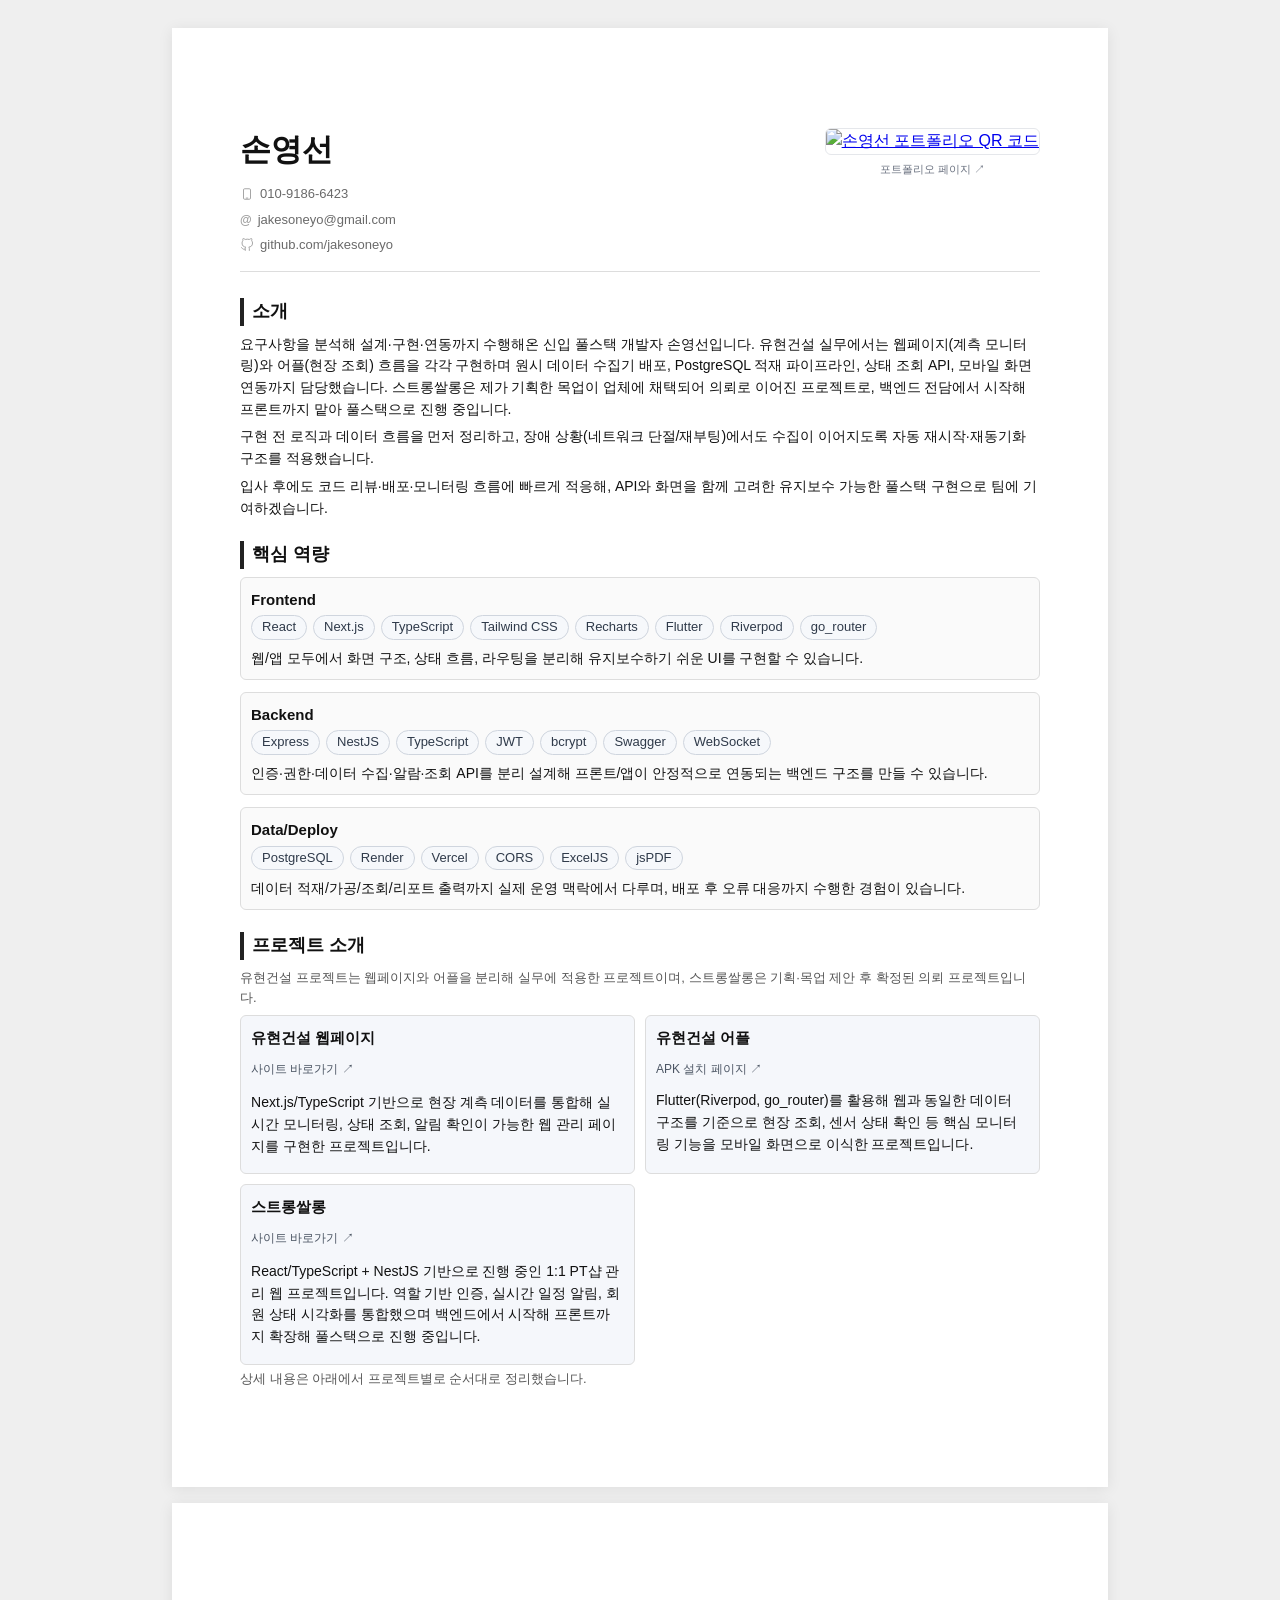
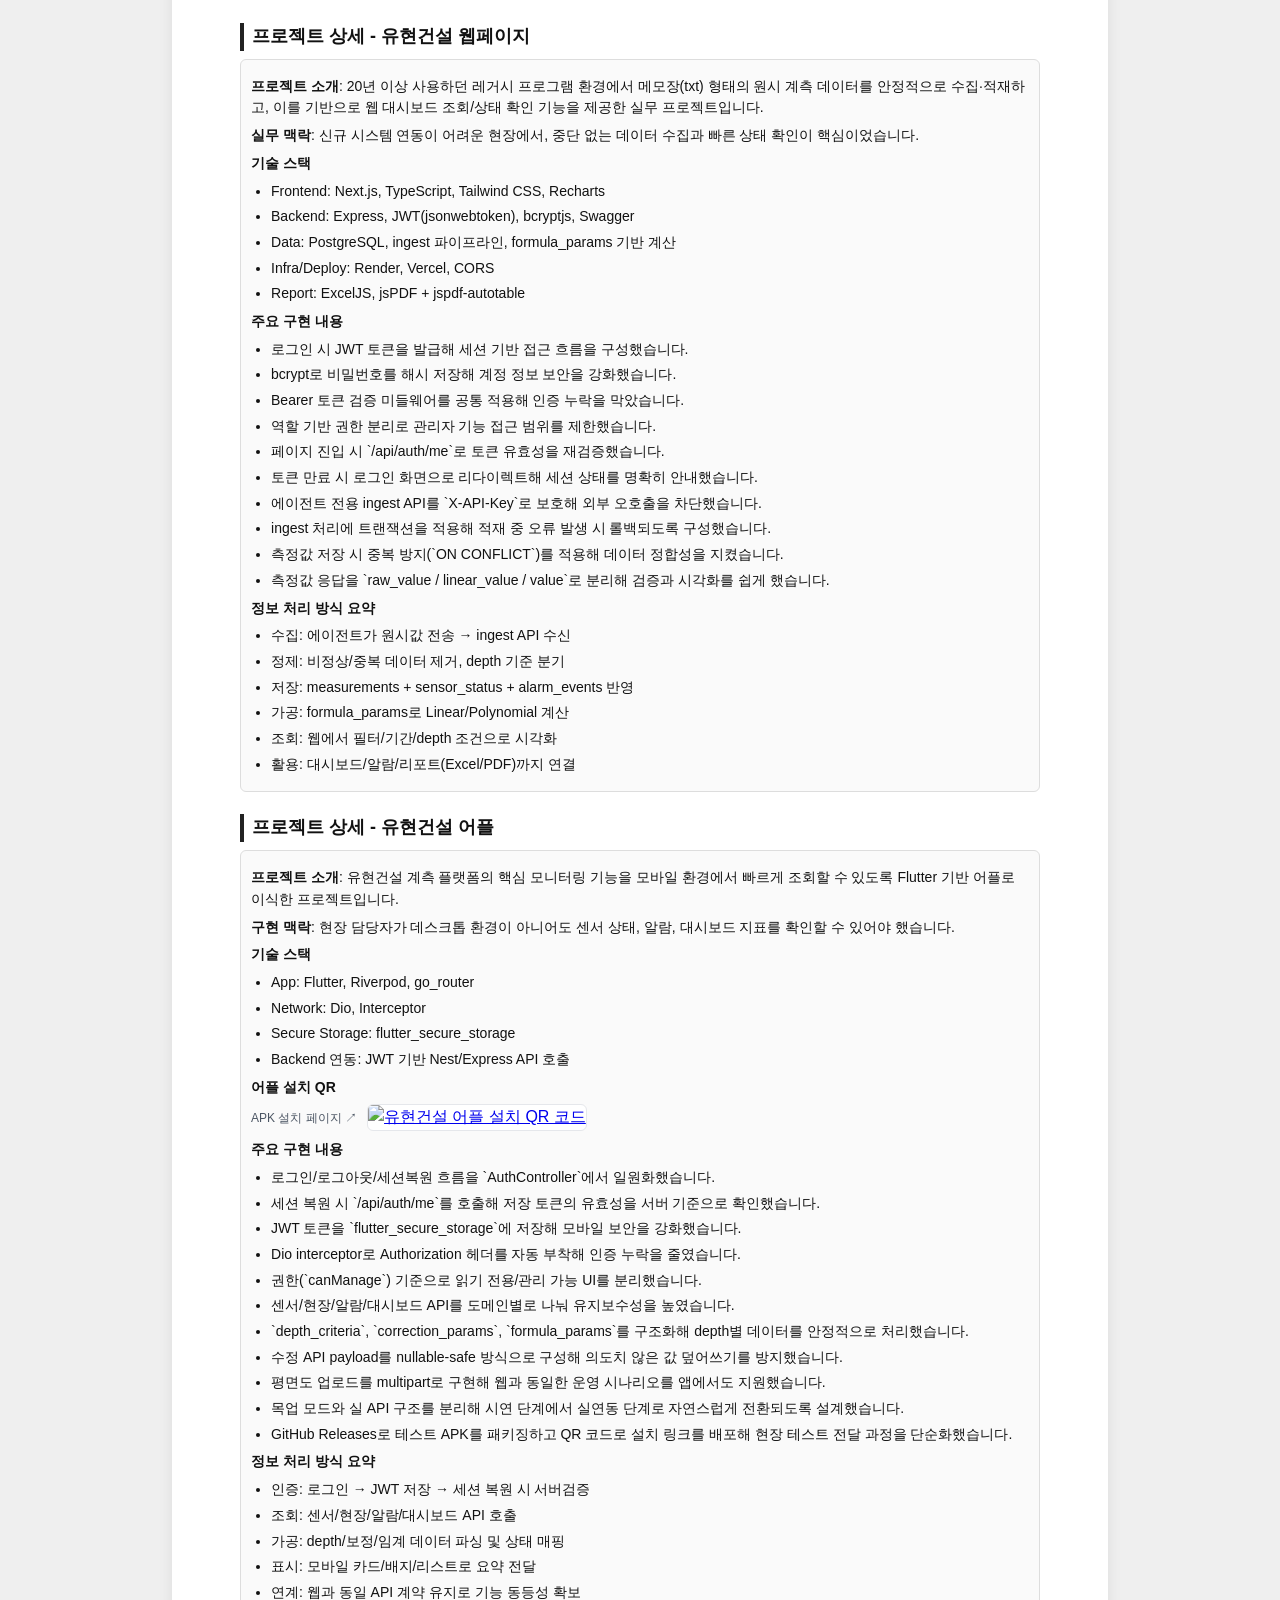
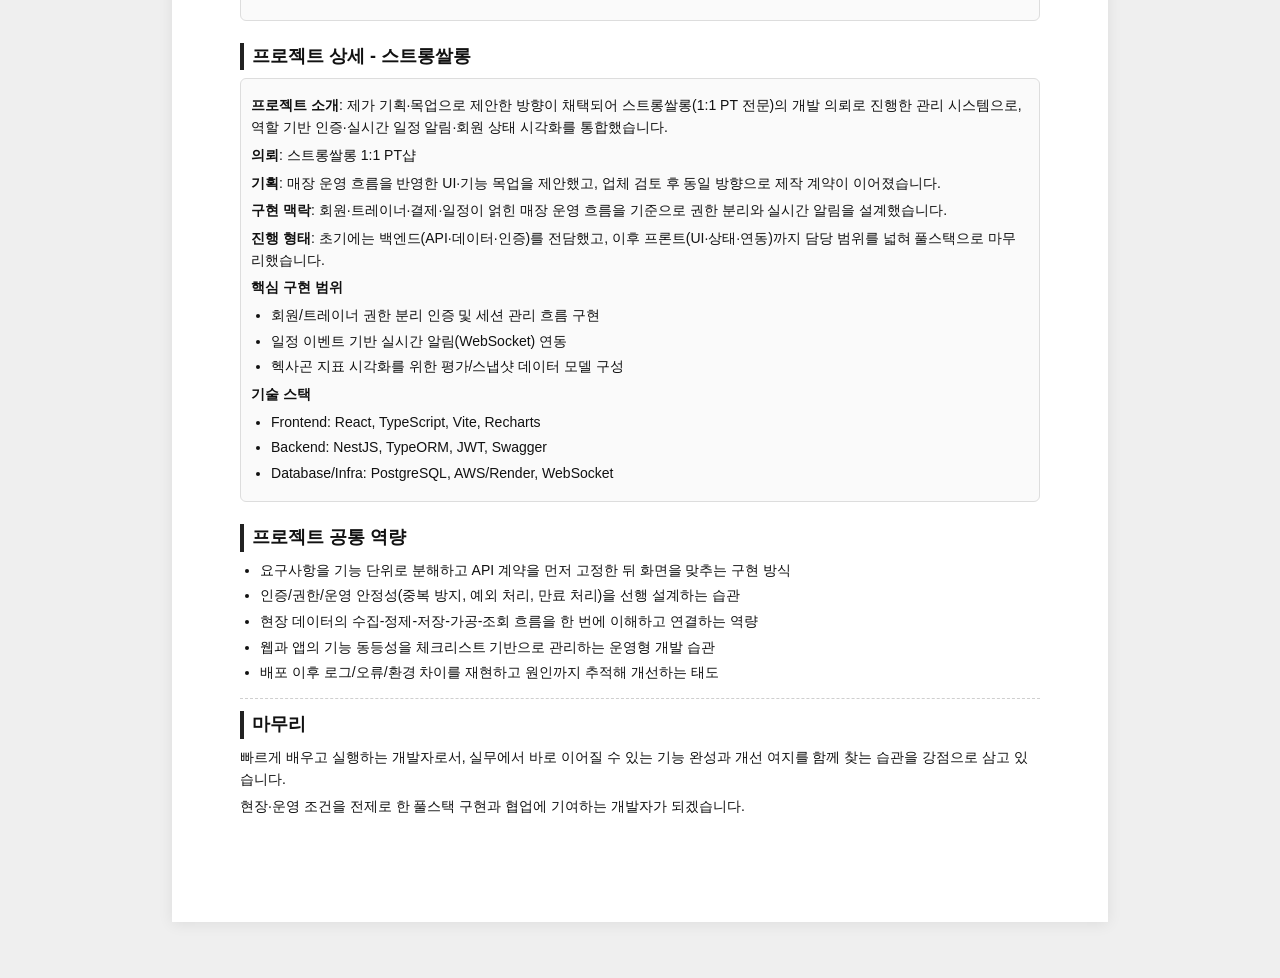
==== commit 55d8539a: "0508pdf Fin" ====
--- a/index.html
+++ b/index.html
@@ -207,7 +207,6 @@
               이를 기반으로 웹 대시보드 조회/상태 확인 기능을 제공한 실무 프로젝트입니다.
             </p>
             <p><strong>실무 맥락</strong>: 신규 시스템 연동이 어려운 현장에서, 중단 없는 데이터 수집과 빠른 상태 확인이 핵심이었습니다.</p>
-            <p><strong>포지션</strong>: 백엔드 중심 (API 설계/구현, 수집 파이프라인, 데이터 처리, 프론트 연동 기준 수립)</p>
 
             <p><strong>기술 스택</strong></p>
             <ul>
@@ -252,7 +251,6 @@
               모바일 환경에서 빠르게 조회할 수 있도록 Flutter 기반 어플로 이식한 프로젝트입니다.
             </p>
             <p><strong>구현 맥락</strong>: 현장 담당자가 데스크톱 환경이 아니어도 센서 상태, 알람, 대시보드 지표를 확인할 수 있어야 했습니다.</p>
-            <p><strong>포지션</strong>: 프론트엔드(Flutter) 중심 + API 연동 설계</p>
 
             <p><strong>기술 스택</strong></p>
             <ul>
@@ -326,7 +324,6 @@
             <p><strong>기획</strong>: 매장 운영 흐름을 반영한 UI·기능 목업을 제안했고, 업체 검토 후 동일 방향으로 제작 계약이 이어졌습니다.</p>
             <p><strong>구현 맥락</strong>: 회원·트레이너·결제·일정이 얽힌 매장 운영 흐름을 기준으로 권한 분리와 실시간 알림을 설계했습니다.</p>
             <p><strong>진행 형태</strong>: 초기에는 백엔드(API·데이터·인증)를 전담했고, 이후 프론트(UI·상태·연동)까지 담당 범위를 넓혀 풀스택으로 마무리했습니다.</p>
-            <p><strong>포지션</strong>: 백엔드 전담 → 프론트 포함 풀스택 완성 (설계·구현·연동)</p>
             <p><strong>핵심 구현 범위</strong></p>
             <ul>
               <li>회원/트레이너 권한 분리 인증 및 세션 관리 흐름 구현</li>
--- a/index.css
+++ b/index.css
@@ -291,6 +291,24 @@
     widows: 3;
   }
 
+  /* 인쇄 페이지 구성 고정 */
+  .page-1 {
+    break-after: page;
+    page-break-after: always;
+  }
+
+  /* 2p: 유현건설 웹페이지 상세 */
+  .page-2 > .block:nth-of-type(1) {
+    break-after: page;
+    page-break-after: always;
+  }
+
+  /* 3p: 유현건설 어플 상세 */
+  .page-2 > .block:nth-of-type(2) {
+    break-after: page;
+    page-break-after: always;
+  }
+
   .page + .page {
     /* 두 번째 .page 앞에 화면용 구분 여백 제거 */
     margin-top: 0;
@@ -323,6 +341,7 @@
 
   h3 {
     font-size: 10.5pt;
+    margin: 0 0 4pt;
   }
 
   p,
@@ -332,6 +351,14 @@
     widows: 2;
   }
 
+  /* 문단/리스트가 페이지 중간에서 어색하게 잘리지 않도록 보강 */
+  p,
+  ul,
+  li {
+    break-inside: avoid-page;
+    page-break-inside: avoid;
+  }
+
   .block {
     margin-top: 6pt;
     padding-top: 2pt;
@@ -341,14 +368,15 @@
   .intro-hint,
   .hold-note {
     font-size: 9pt;
+    margin: 2pt 0 0;
   }
 
   /* 1열 강제로 길어지던 문제 수정: 인쇄도 2열 유지 */
   .grid-2 {
     display: grid;
     grid-template-columns: repeat(2, minmax(0, 1fr));
-    gap: 8pt;
-    margin-top: 6pt;
+    gap: 6pt;
+    margin-top: 4pt;
   }
 
   .grid-3 {
@@ -367,7 +395,18 @@
     /* 카드가 페이지 하단에서 반쯤 잘리는 현상 방지 */
     break-inside: avoid;
     page-break-inside: avoid;
-    padding: 8pt;
+    padding: 7pt;
+  }
+
+  .project-card a {
+    margin-bottom: 4pt !important;
+    font-size: 9pt !important;
+  }
+
+  .project-card p {
+    margin: 3pt 0 0;
+    font-size: 9.2pt;
+    line-height: 1.4;
   }
 
   .grid-2 > .project-card:last-child {
@@ -389,6 +428,13 @@
     padding: 8pt;
   }
 
+  /* 상세 본문은 문단 단위로 최대한 함께 이동 */
+  .detail > p,
+  .detail > ul {
+    break-inside: avoid-page;
+    page-break-inside: avoid;
+  }
+
   .ending {
     margin-top: 10pt;
     padding-top: 8pt;
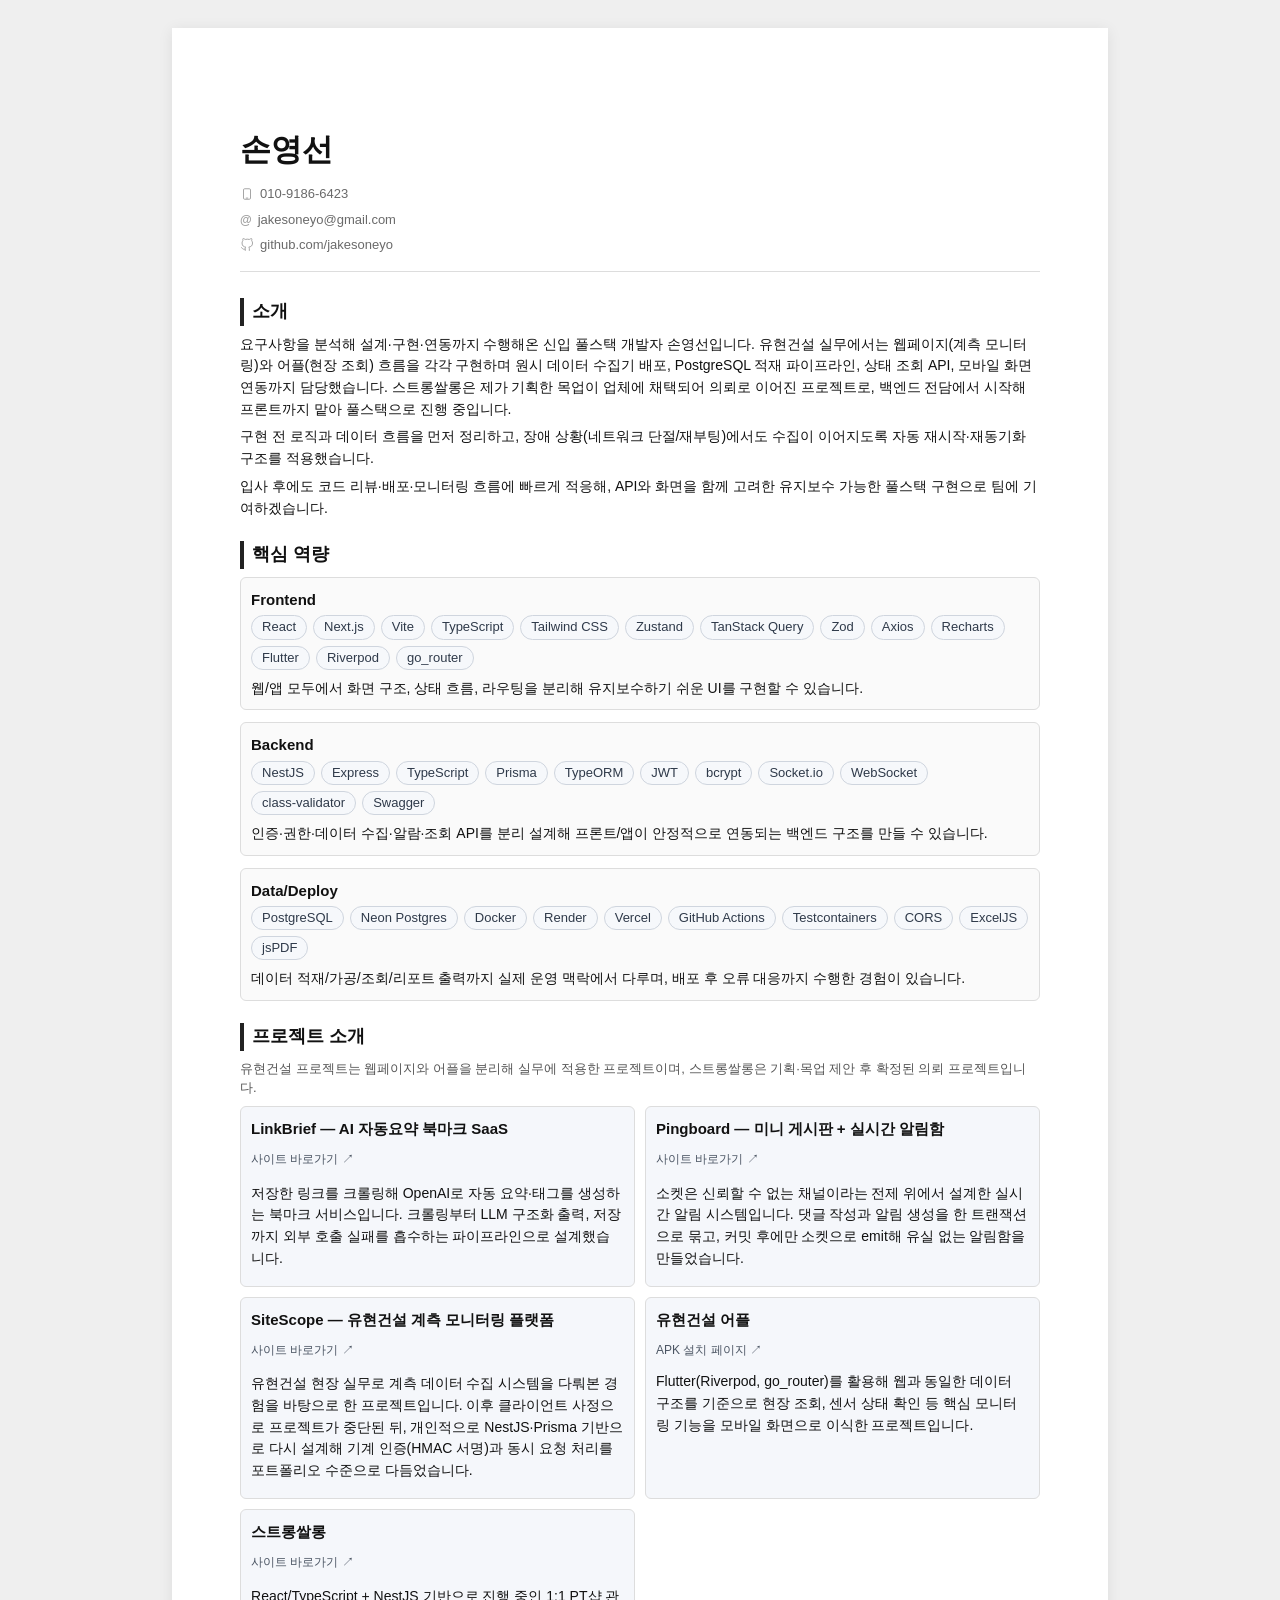
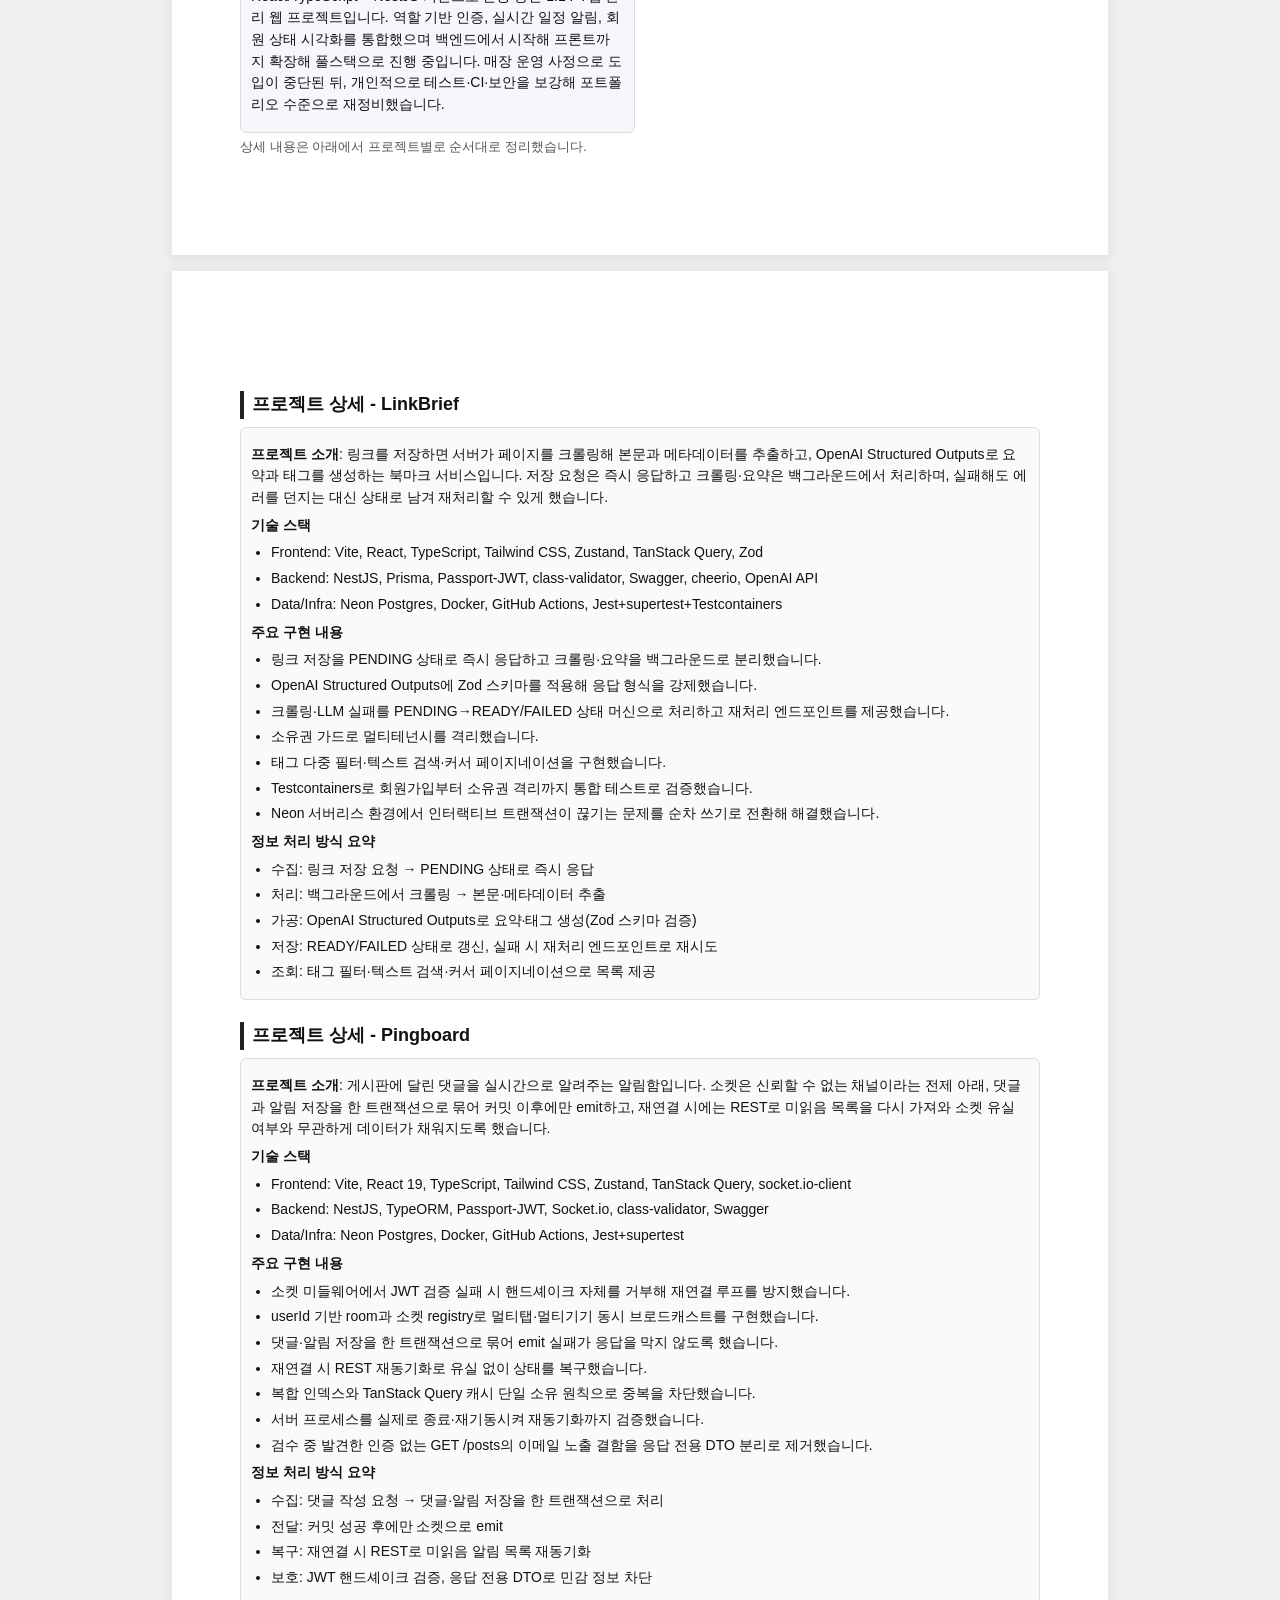
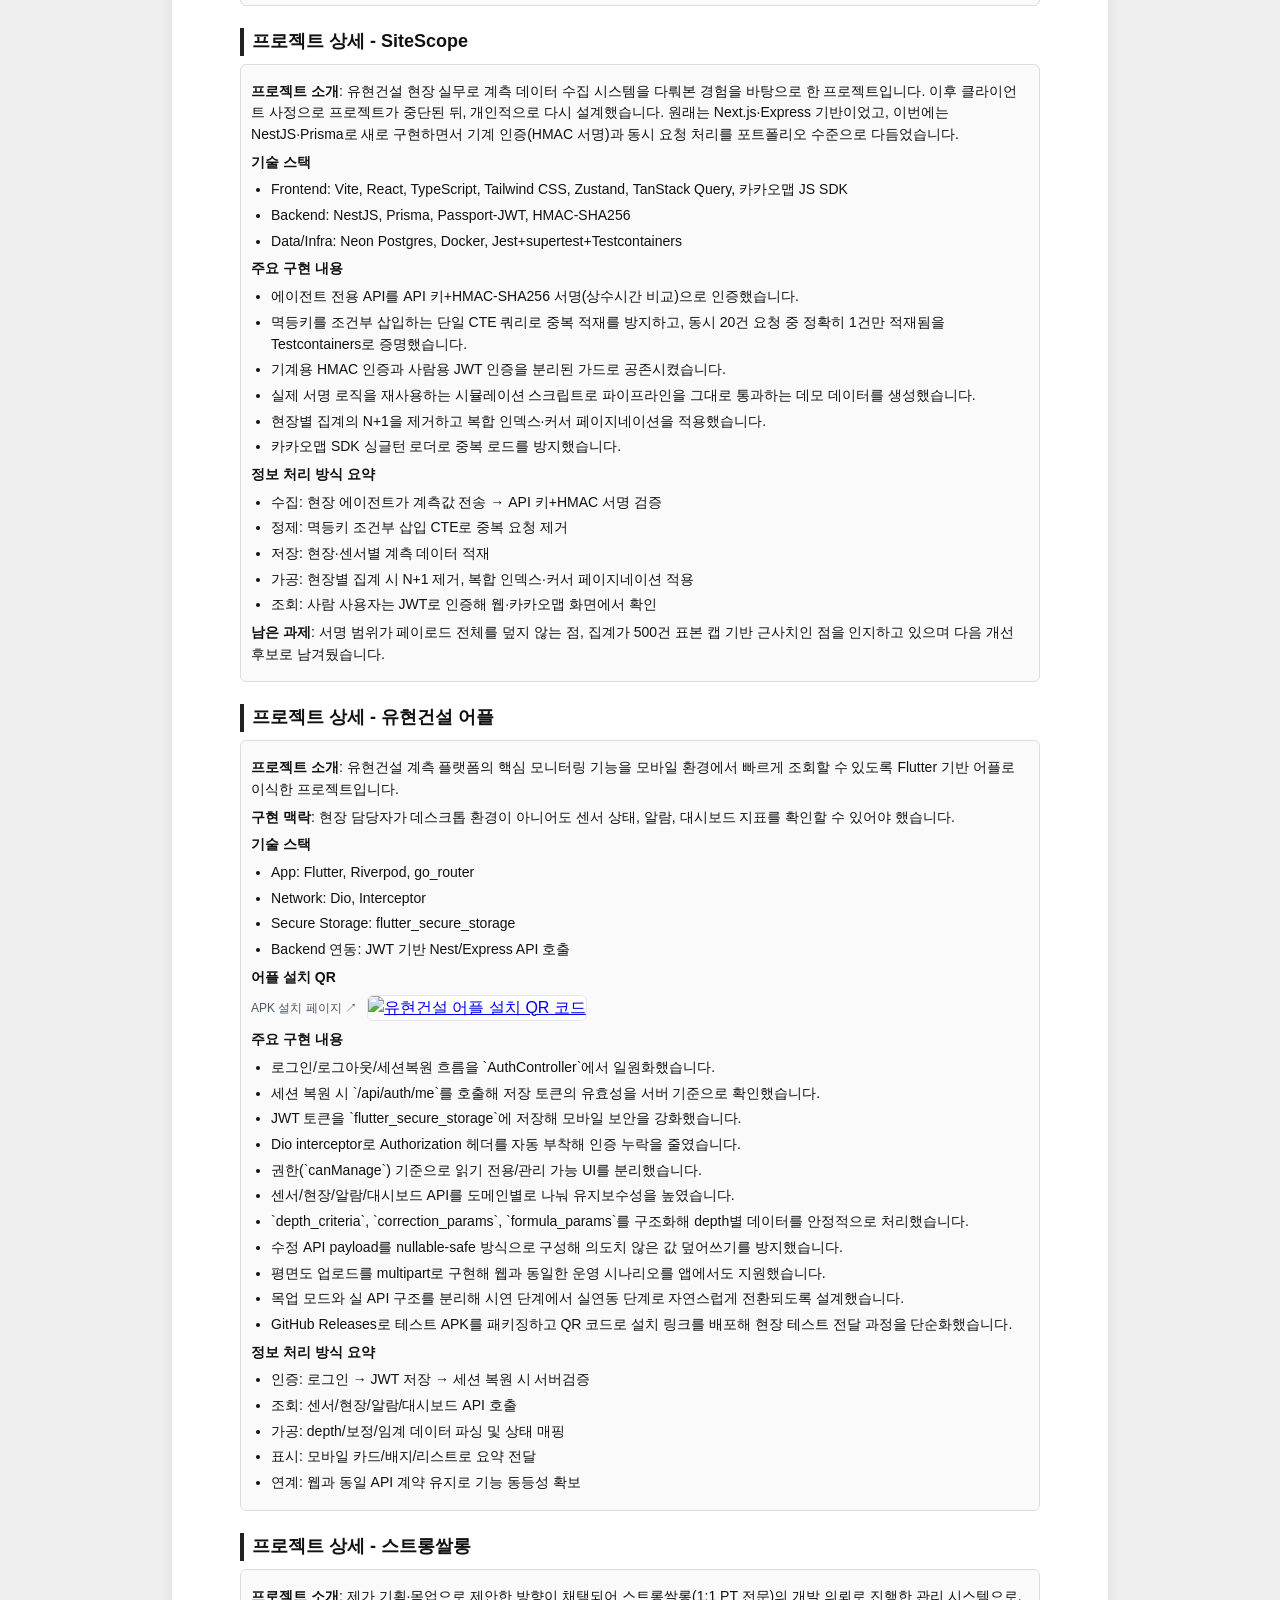
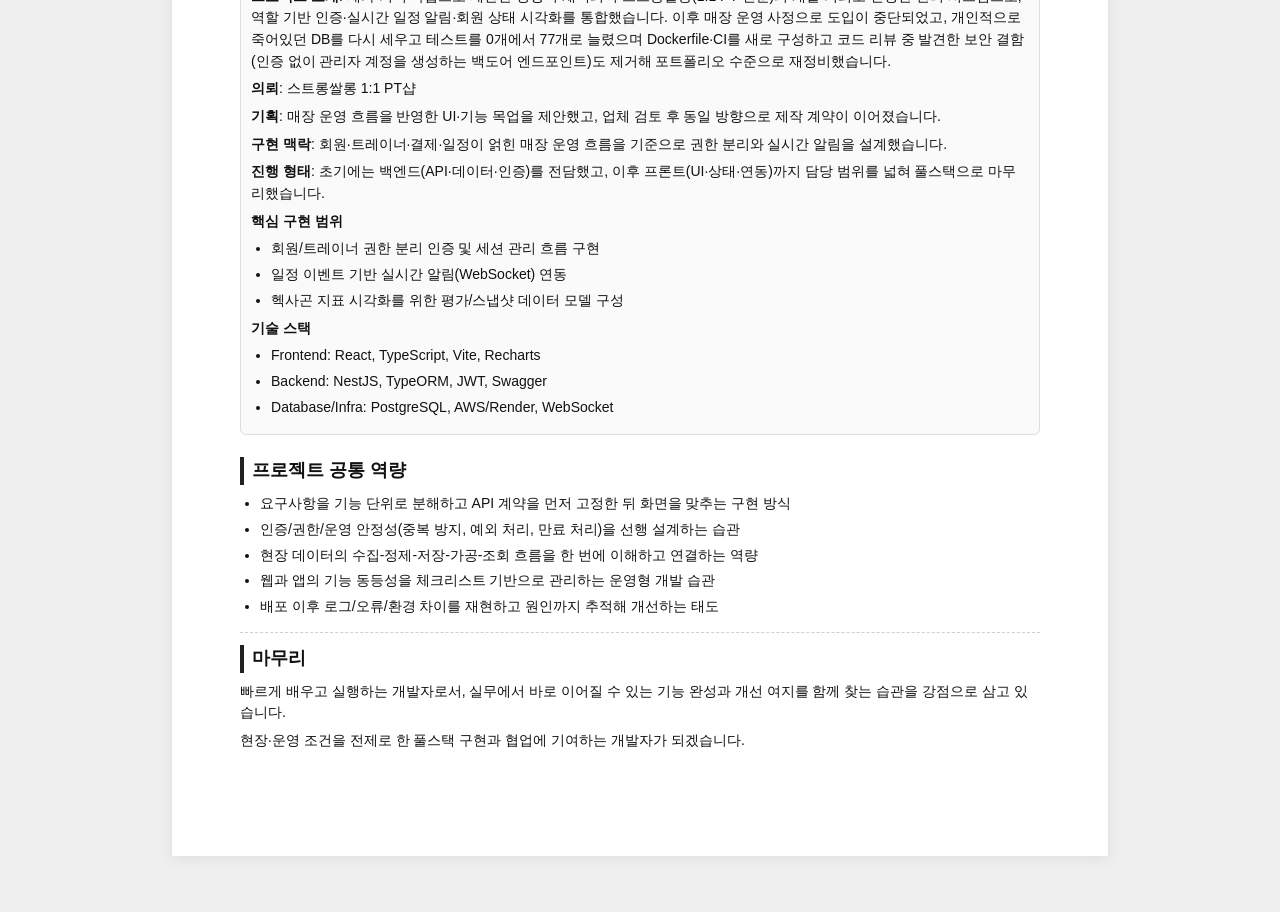
==== commit 0e785651: "프로젝트 구성 갱신: LinkBrief·Pingboard 추가, SiteScope 반영, QR 제거 - 프로젝트 소개/상세를 LinkBrief → Pingboard → SiteSc" ====
--- a/index.html
+++ b/index.html
@@ -10,7 +10,7 @@
     <main class="document">
       <section class="page page-1">
         <header class="header">
-          <div class="header-main" style="position: relative; padding-right: 110px;">
+          <div class="header-main">
             <h1>손영선</h1>
             <p class="contact-row">
               <span class="contact-item">
@@ -35,31 +35,6 @@
                 <a href="https://github.com/jakesoneyo">github.com/jakesoneyo</a>
               </span>
             </p>
-            <div style="position: absolute; top: 2px; right: 0; display: flex; flex-direction: column; align-items: center;">
-              <a
-                href="https://jake-son-portfolio.vercel.app/"
-                target="_blank"
-                rel="noopener noreferrer"
-                style="display: inline-block;"
-                aria-label="포트폴리오 QR 링크"
-              >
-                <img
-                  src="https://quickchart.io/qr?text=https%3A%2F%2Fjake-son-portfolio.vercel.app%2F&size=96&margin=1"
-                  alt="손영선 포트폴리오 QR 코드"
-                  width="84"
-                  height="84"
-                  style="border: 1px solid #e5e7eb; border-radius: 6px; background: #fff;"
-                />
-              </a>
-              <a
-                href="https://jake-son-portfolio.vercel.app/"
-                target="_blank"
-                rel="noopener noreferrer"
-                style="display: inline-block; margin: 6px 0 0; color: #6b7280; font-size: 11px; text-decoration: none;"
-              >
-                포트폴리오 페이지 <span aria-hidden="true">↗</span>
-              </a>
-            </div>
           </div>
         </header>
 
@@ -89,8 +64,13 @@
                 <div class="stack-tags">
                   <span class="stack-tag">React</span>
                   <span class="stack-tag">Next.js</span>
+                  <span class="stack-tag">Vite</span>
                   <span class="stack-tag">TypeScript</span>
                   <span class="stack-tag">Tailwind CSS</span>
+                  <span class="stack-tag">Zustand</span>
+                  <span class="stack-tag">TanStack Query</span>
+                  <span class="stack-tag">Zod</span>
+                  <span class="stack-tag">Axios</span>
                   <span class="stack-tag">Recharts</span>
                   <span class="stack-tag">Flutter</span>
                   <span class="stack-tag">Riverpod</span>
@@ -105,13 +85,17 @@
               <div class="stack-content">
                 <h3>Backend</h3>
                 <div class="stack-tags">
+                  <span class="stack-tag">NestJS</span>
                   <span class="stack-tag">Express</span>
-                  <span class="stack-tag">NestJS</span>
                   <span class="stack-tag">TypeScript</span>
+                  <span class="stack-tag">Prisma</span>
+                  <span class="stack-tag">TypeORM</span>
                   <span class="stack-tag">JWT</span>
                   <span class="stack-tag">bcrypt</span>
+                  <span class="stack-tag">Socket.io</span>
+                  <span class="stack-tag">WebSocket</span>
+                  <span class="stack-tag">class-validator</span>
                   <span class="stack-tag">Swagger</span>
-                  <span class="stack-tag">WebSocket</span>
                 </div>
                 <p class="stack-detail">
                   인증·권한·데이터 수집·알람·조회 API를 분리 설계해 프론트/앱이 안정적으로 연동되는 백엔드 구조를 만들 수 있습니다.
@@ -123,8 +107,12 @@
                 <h3>Data/Deploy</h3>
                 <div class="stack-tags">
                   <span class="stack-tag">PostgreSQL</span>
+                  <span class="stack-tag">Neon Postgres</span>
+                  <span class="stack-tag">Docker</span>
                   <span class="stack-tag">Render</span>
                   <span class="stack-tag">Vercel</span>
+                  <span class="stack-tag">GitHub Actions</span>
+                  <span class="stack-tag">Testcontainers</span>
                   <span class="stack-tag">CORS</span>
                   <span class="stack-tag">ExcelJS</span>
                   <span class="stack-tag">jsPDF</span>
@@ -145,9 +133,9 @@
           </p>
           <div class="grid-2">
             <article class="project-card featured">
-              <h3>유현건설 웹페이지</h3>
-              <a
-                href="https://yuhyun-sensor-monitoring-front.vercel.app/"
+              <h3>LinkBrief — AI 자동요약 북마크 SaaS</h3>
+              <a
+                href="https://linkstash-ai.vercel.app"
                 target="_blank"
                 rel="noopener noreferrer"
                 style="display: inline-block; margin-bottom: 8px; font-size: 12px; color: #4b5563; text-decoration: none;"
@@ -155,8 +143,39 @@
                 사이트 바로가기 <span aria-hidden="true">↗</span>
               </a>
               <p>
-                Next.js/TypeScript 기반으로 현장 계측 데이터를 통합해 실시간 모니터링,
-                상태 조회, 알림 확인이 가능한 웹 관리 페이지를 구현한 프로젝트입니다.
+                저장한 링크를 크롤링해 OpenAI로 자동 요약·태그를 생성하는 북마크 서비스입니다.
+                크롤링부터 LLM 구조화 출력, 저장까지 외부 호출 실패를 흡수하는 파이프라인으로 설계했습니다.
+              </p>
+            </article>
+            <article class="project-card featured">
+              <h3>Pingboard — 미니 게시판 + 실시간 알림함</h3>
+              <a
+                href="https://pingboard-sigma.vercel.app"
+                target="_blank"
+                rel="noopener noreferrer"
+                style="display: inline-block; margin-bottom: 8px; font-size: 12px; color: #4b5563; text-decoration: none;"
+              >
+                사이트 바로가기 <span aria-hidden="true">↗</span>
+              </a>
+              <p>
+                소켓은 신뢰할 수 없는 채널이라는 전제 위에서 설계한 실시간 알림 시스템입니다.
+                댓글 작성과 알림 생성을 한 트랜잭션으로 묶고, 커밋 후에만 소켓으로 emit해 유실 없는 알림함을 만들었습니다.
+              </p>
+            </article>
+            <article class="project-card featured">
+              <h3>SiteScope — 유현건설 계측 모니터링 플랫폼</h3>
+              <a
+                href="https://yuhyeon.vercel.app"
+                target="_blank"
+                rel="noopener noreferrer"
+                style="display: inline-block; margin-bottom: 8px; font-size: 12px; color: #4b5563; text-decoration: none;"
+              >
+                사이트 바로가기 <span aria-hidden="true">↗</span>
+              </a>
+              <p>
+                유현건설 현장 실무로 계측 데이터 수집 시스템을 다뤄본 경험을 바탕으로 한 프로젝트입니다.
+                이후 클라이언트 사정으로 프로젝트가 중단된 뒤, 개인적으로 NestJS·Prisma 기반으로 다시 설계해
+                기계 인증(HMAC 서명)과 동시 요청 처리를 포트폴리오 수준으로 다듬었습니다.
               </p>
             </article>
             <article class="project-card featured">
@@ -188,6 +207,7 @@
                 React/TypeScript + NestJS 기반으로 진행 중인 1:1 PT샵 관리 웹 프로젝트입니다.
                 역할 기반 인증, 실시간 일정 알림, 회원 상태 시각화를 통합했으며 백엔드에서 시작해
                 프론트까지 확장해 풀스택으로 진행 중입니다.
+                매장 운영 사정으로 도입이 중단된 뒤, 개인적으로 테스트·CI·보안을 보강해 포트폴리오 수준으로 재정비했습니다.
               </p>
             </article>
           </div>
@@ -199,47 +219,121 @@
 
       <section class="page page-2">
         <section class="block">
-          <h2>프로젝트 상세 - 유현건설 웹페이지</h2>
+          <h2>프로젝트 상세 - LinkBrief</h2>
           <article class="detail">
             <p>
-              <strong>프로젝트 소개</strong>: 20년 이상 사용하던 레거시 프로그램 환경에서
-              메모장(txt) 형태의 원시 계측 데이터를 안정적으로 수집·적재하고,
-              이를 기반으로 웹 대시보드 조회/상태 확인 기능을 제공한 실무 프로젝트입니다.
-            </p>
-            <p><strong>실무 맥락</strong>: 신규 시스템 연동이 어려운 현장에서, 중단 없는 데이터 수집과 빠른 상태 확인이 핵심이었습니다.</p>
+              <strong>프로젝트 소개</strong>: 링크를 저장하면 서버가 페이지를 크롤링해 본문과 메타데이터를 추출하고,
+              OpenAI Structured Outputs로 요약과 태그를 생성하는 북마크 서비스입니다. 저장 요청은 즉시 응답하고
+              크롤링·요약은 백그라운드에서 처리하며, 실패해도 에러를 던지는 대신 상태로 남겨 재처리할 수 있게 했습니다.
+            </p>
 
             <p><strong>기술 스택</strong></p>
             <ul>
-              <li>Frontend: Next.js, TypeScript, Tailwind CSS, Recharts</li>
-              <li>Backend: Express, JWT(jsonwebtoken), bcryptjs, Swagger</li>
-              <li>Data: PostgreSQL, ingest 파이프라인, formula_params 기반 계산</li>
-              <li>Infra/Deploy: Render, Vercel, CORS</li>
-              <li>Report: ExcelJS, jsPDF + jspdf-autotable</li>
+              <li>Frontend: Vite, React, TypeScript, Tailwind CSS, Zustand, TanStack Query, Zod</li>
+              <li>Backend: NestJS, Prisma, Passport-JWT, class-validator, Swagger, cheerio, OpenAI API</li>
+              <li>Data/Infra: Neon Postgres, Docker, GitHub Actions, Jest+supertest+Testcontainers</li>
             </ul>
 
             <p><strong>주요 구현 내용</strong></p>
             <ul>
-              <li>로그인 시 JWT 토큰을 발급해 세션 기반 접근 흐름을 구성했습니다.</li>
-              <li>bcrypt로 비밀번호를 해시 저장해 계정 정보 보안을 강화했습니다.</li>
-              <li>Bearer 토큰 검증 미들웨어를 공통 적용해 인증 누락을 막았습니다.</li>
-              <li>역할 기반 권한 분리로 관리자 기능 접근 범위를 제한했습니다.</li>
-              <li>페이지 진입 시 `/api/auth/me`로 토큰 유효성을 재검증했습니다.</li>
-              <li>토큰 만료 시 로그인 화면으로 리다이렉트해 세션 상태를 명확히 안내했습니다.</li>
-              <li>에이전트 전용 ingest API를 `X-API-Key`로 보호해 외부 오호출을 차단했습니다.</li>
-              <li>ingest 처리에 트랜잭션을 적용해 적재 중 오류 발생 시 롤백되도록 구성했습니다.</li>
-              <li>측정값 저장 시 중복 방지(`ON CONFLICT`)를 적용해 데이터 정합성을 지켰습니다.</li>
-              <li>측정값 응답을 `raw_value / linear_value / value`로 분리해 검증과 시각화를 쉽게 했습니다.</li>
+              <li>링크 저장을 PENDING 상태로 즉시 응답하고 크롤링·요약을 백그라운드로 분리했습니다.</li>
+              <li>OpenAI Structured Outputs에 Zod 스키마를 적용해 응답 형식을 강제했습니다.</li>
+              <li>크롤링·LLM 실패를 PENDING→READY/FAILED 상태 머신으로 처리하고 재처리 엔드포인트를 제공했습니다.</li>
+              <li>소유권 가드로 멀티테넌시를 격리했습니다.</li>
+              <li>태그 다중 필터·텍스트 검색·커서 페이지네이션을 구현했습니다.</li>
+              <li>Testcontainers로 회원가입부터 소유권 격리까지 통합 테스트로 검증했습니다.</li>
+              <li>Neon 서버리스 환경에서 인터랙티브 트랜잭션이 끊기는 문제를 순차 쓰기로 전환해 해결했습니다.</li>
             </ul>
 
             <p><strong>정보 처리 방식 요약</strong></p>
             <ul>
-              <li>수집: 에이전트가 원시값 전송 → ingest API 수신</li>
-              <li>정제: 비정상/중복 데이터 제거, depth 기준 분기</li>
-              <li>저장: measurements + sensor_status + alarm_events 반영</li>
-              <li>가공: formula_params로 Linear/Polynomial 계산</li>
-              <li>조회: 웹에서 필터/기간/depth 조건으로 시각화</li>
-              <li>활용: 대시보드/알람/리포트(Excel/PDF)까지 연결</li>
-            </ul>
+              <li>수집: 링크 저장 요청 → PENDING 상태로 즉시 응답</li>
+              <li>처리: 백그라운드에서 크롤링 → 본문·메타데이터 추출</li>
+              <li>가공: OpenAI Structured Outputs로 요약·태그 생성(Zod 스키마 검증)</li>
+              <li>저장: READY/FAILED 상태로 갱신, 실패 시 재처리 엔드포인트로 재시도</li>
+              <li>조회: 태그 필터·텍스트 검색·커서 페이지네이션으로 목록 제공</li>
+            </ul>
+          </article>
+        </section>
+
+        <section class="block">
+          <h2>프로젝트 상세 - Pingboard</h2>
+          <article class="detail">
+            <p>
+              <strong>프로젝트 소개</strong>: 게시판에 달린 댓글을 실시간으로 알려주는 알림함입니다.
+              소켓은 신뢰할 수 없는 채널이라는 전제 아래, 댓글과 알림 저장을 한 트랜잭션으로 묶어 커밋 이후에만
+              emit하고, 재연결 시에는 REST로 미읽음 목록을 다시 가져와 소켓 유실 여부와 무관하게 데이터가
+              채워지도록 했습니다.
+            </p>
+
+            <p><strong>기술 스택</strong></p>
+            <ul>
+              <li>Frontend: Vite, React 19, TypeScript, Tailwind CSS, Zustand, TanStack Query, socket.io-client</li>
+              <li>Backend: NestJS, TypeORM, Passport-JWT, Socket.io, class-validator, Swagger</li>
+              <li>Data/Infra: Neon Postgres, Docker, GitHub Actions, Jest+supertest</li>
+            </ul>
+
+            <p><strong>주요 구현 내용</strong></p>
+            <ul>
+              <li>소켓 미들웨어에서 JWT 검증 실패 시 핸드셰이크 자체를 거부해 재연결 루프를 방지했습니다.</li>
+              <li>userId 기반 room과 소켓 registry로 멀티탭·멀티기기 동시 브로드캐스트를 구현했습니다.</li>
+              <li>댓글·알림 저장을 한 트랜잭션으로 묶어 emit 실패가 응답을 막지 않도록 했습니다.</li>
+              <li>재연결 시 REST 재동기화로 유실 없이 상태를 복구했습니다.</li>
+              <li>복합 인덱스와 TanStack Query 캐시 단일 소유 원칙으로 중복을 차단했습니다.</li>
+              <li>서버 프로세스를 실제로 종료·재기동시켜 재동기화까지 검증했습니다.</li>
+              <li>검수 중 발견한 인증 없는 GET /posts의 이메일 노출 결함을 응답 전용 DTO 분리로 제거했습니다.</li>
+            </ul>
+
+            <p><strong>정보 처리 방식 요약</strong></p>
+            <ul>
+              <li>수집: 댓글 작성 요청 → 댓글·알림 저장을 한 트랜잭션으로 처리</li>
+              <li>전달: 커밋 성공 후에만 소켓으로 emit</li>
+              <li>복구: 재연결 시 REST로 미읽음 알림 목록 재동기화</li>
+              <li>보호: JWT 핸드셰이크 검증, 응답 전용 DTO로 민감 정보 차단</li>
+            </ul>
+          </article>
+        </section>
+
+        <section class="block">
+          <h2>프로젝트 상세 - SiteScope</h2>
+          <article class="detail">
+            <p>
+              <strong>프로젝트 소개</strong>: 유현건설 현장 실무로 계측 데이터 수집 시스템을 다뤄본 경험을 바탕으로 한
+              프로젝트입니다. 이후 클라이언트 사정으로 프로젝트가 중단된 뒤, 개인적으로 다시 설계했습니다.
+              원래는 Next.js·Express 기반이었고, 이번에는 NestJS·Prisma로 새로 구현하면서 기계 인증(HMAC 서명)과
+              동시 요청 처리를 포트폴리오 수준으로 다듬었습니다.
+            </p>
+
+            <p><strong>기술 스택</strong></p>
+            <ul>
+              <li>Frontend: Vite, React, TypeScript, Tailwind CSS, Zustand, TanStack Query, 카카오맵 JS SDK</li>
+              <li>Backend: NestJS, Prisma, Passport-JWT, HMAC-SHA256</li>
+              <li>Data/Infra: Neon Postgres, Docker, Jest+supertest+Testcontainers</li>
+            </ul>
+
+            <p><strong>주요 구현 내용</strong></p>
+            <ul>
+              <li>에이전트 전용 API를 API 키+HMAC-SHA256 서명(상수시간 비교)으로 인증했습니다.</li>
+              <li>멱등키를 조건부 삽입하는 단일 CTE 쿼리로 중복 적재를 방지하고, 동시 20건 요청 중 정확히 1건만
+                적재됨을 Testcontainers로 증명했습니다.</li>
+              <li>기계용 HMAC 인증과 사람용 JWT 인증을 분리된 가드로 공존시켰습니다.</li>
+              <li>실제 서명 로직을 재사용하는 시뮬레이션 스크립트로 파이프라인을 그대로 통과하는 데모 데이터를
+                생성했습니다.</li>
+              <li>현장별 집계의 N+1을 제거하고 복합 인덱스·커서 페이지네이션을 적용했습니다.</li>
+              <li>카카오맵 SDK 싱글턴 로더로 중복 로드를 방지했습니다.</li>
+            </ul>
+
+            <p><strong>정보 처리 방식 요약</strong></p>
+            <ul>
+              <li>수집: 현장 에이전트가 계측값 전송 → API 키+HMAC 서명 검증</li>
+              <li>정제: 멱등키 조건부 삽입 CTE로 중복 요청 제거</li>
+              <li>저장: 현장·센서별 계측 데이터 적재</li>
+              <li>가공: 현장별 집계 시 N+1 제거, 복합 인덱스·커서 페이지네이션 적용</li>
+              <li>조회: 사람 사용자는 JWT로 인증해 웹·카카오맵 화면에서 확인</li>
+            </ul>
+
+            <p><strong>남은 과제</strong>: 서명 범위가 페이로드 전체를 덮지 않는 점, 집계가 500건 표본 캡 기반
+              근사치인 점을 인지하고 있으며 다음 개선 후보로 남겨뒀습니다.</p>
           </article>
         </section>
 
@@ -319,6 +413,9 @@
             <p>
               <strong>프로젝트 소개</strong>: 제가 기획·목업으로 제안한 방향이 채택되어 스트롱쌀롱(1:1 PT 전문)의
               개발 의뢰로 진행한 관리 시스템으로, 역할 기반 인증·실시간 일정 알림·회원 상태 시각화를 통합했습니다.
+              이후 매장 운영 사정으로 도입이 중단되었고, 개인적으로 죽어있던 DB를 다시 세우고 테스트를 0개에서
+              77개로 늘렸으며 Dockerfile·CI를 새로 구성하고 코드 리뷰 중 발견한 보안 결함(인증 없이 관리자
+              계정을 생성하는 백도어 엔드포인트)도 제거해 포트폴리오 수준으로 재정비했습니다.
             </p>
             <p><strong>의뢰</strong>: 스트롱쌀롱 1:1 PT샵</p>
             <p><strong>기획</strong>: 매장 운영 흐름을 반영한 UI·기능 목업을 제안했고, 업체 검토 후 동일 방향으로 제작 계약이 이어졌습니다.</p>
--- a/index.css
+++ b/index.css
@@ -11,7 +11,8 @@
 
 body {
   margin: 0;
-  font-family: -apple-system, BlinkMacSystemFont, "Segoe UI", Roboto, "Noto Sans KR",
+  font-family:
+    -apple-system, BlinkMacSystemFont, "Segoe UI", Roboto, "Noto Sans KR",
     Arial, sans-serif;
   color: var(--text);
   background: #efefef;
@@ -297,14 +298,26 @@
     page-break-after: always;
   }
 
-  /* 2p: 유현건설 웹페이지 상세 */
+  /* 2p: LinkBrief 상세 */
   .page-2 > .block:nth-of-type(1) {
     break-after: page;
     page-break-after: always;
   }
 
-  /* 3p: 유현건설 어플 상세 */
+  /* 3p: Pingboard 상세 */
   .page-2 > .block:nth-of-type(2) {
+    break-after: page;
+    page-break-after: always;
+  }
+
+  /* 4p: SiteScope 상세 */
+  .page-2 > .block:nth-of-type(3) {
+    break-after: page;
+    page-break-after: always;
+  }
+
+  /* 5p: 유현건설 어플 상세 */
+  .page-2 > .block:nth-of-type(4) {
     break-after: page;
     page-break-after: always;
   }
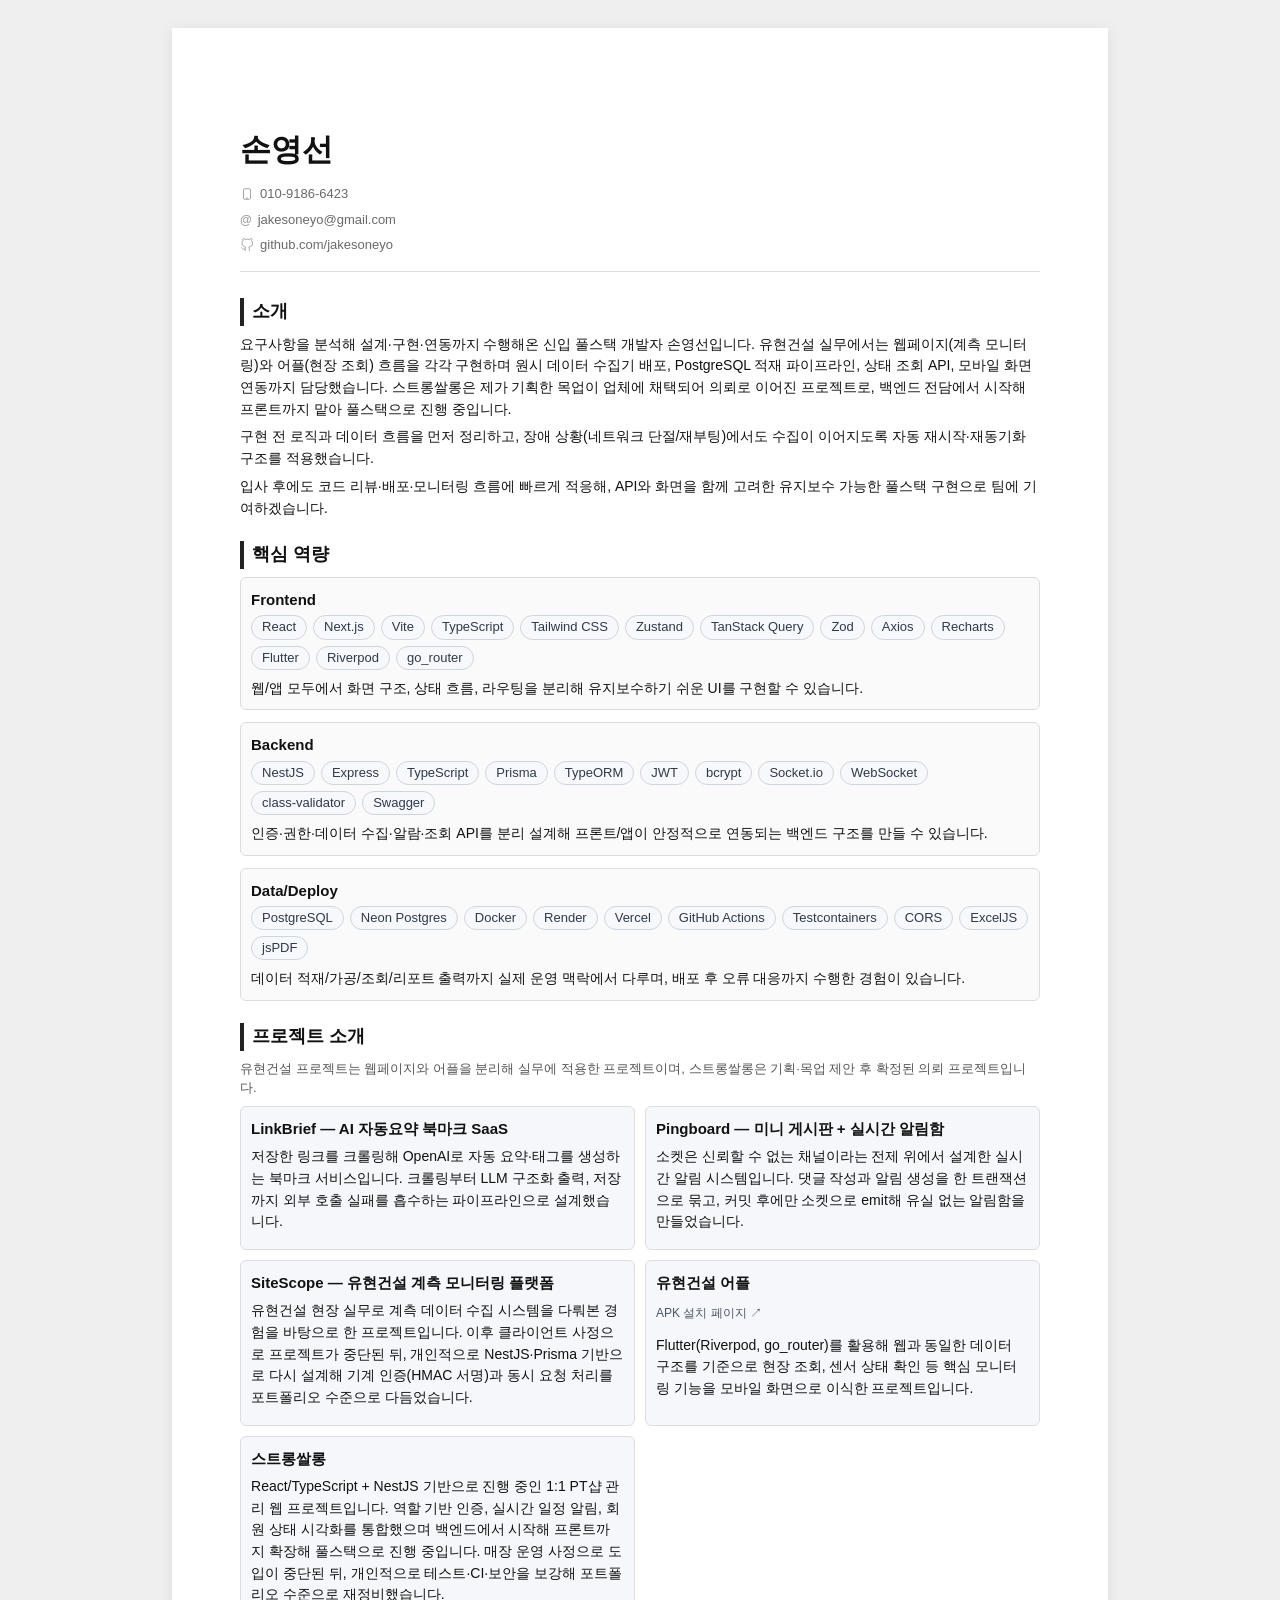
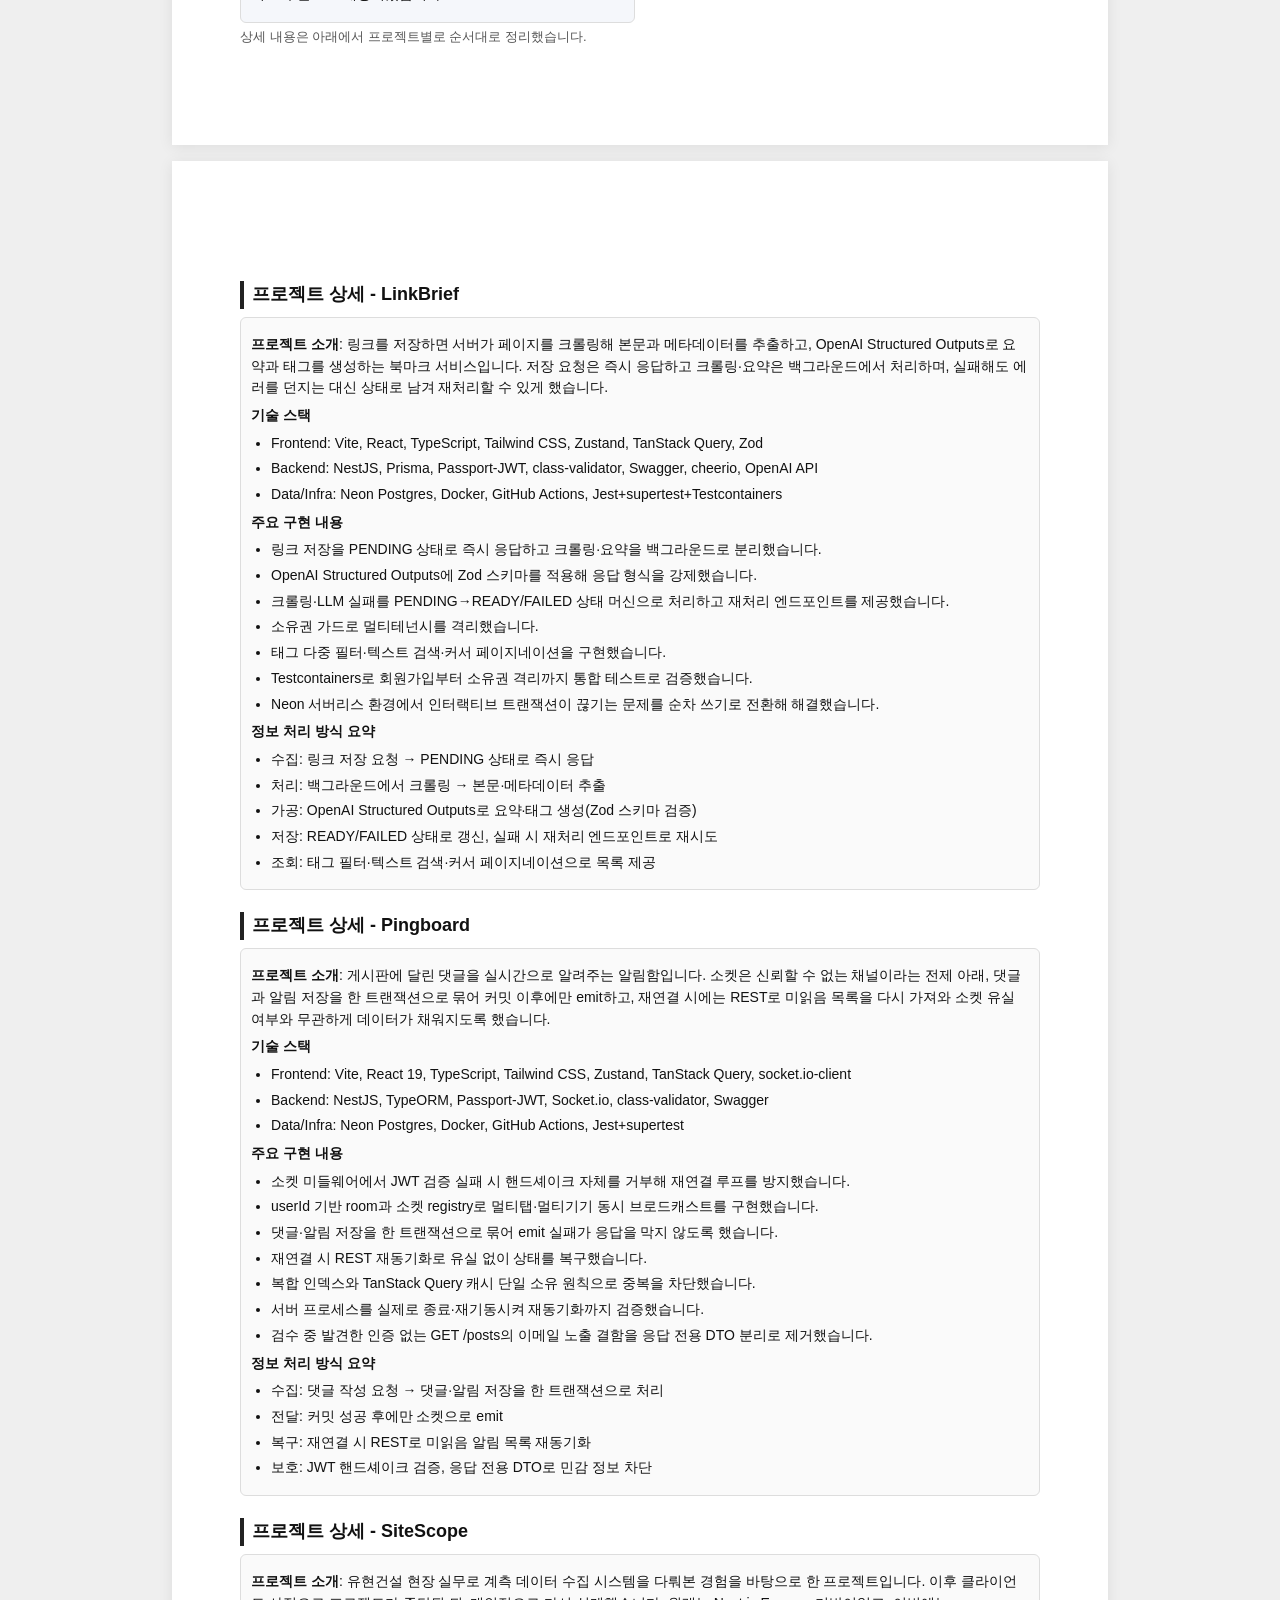
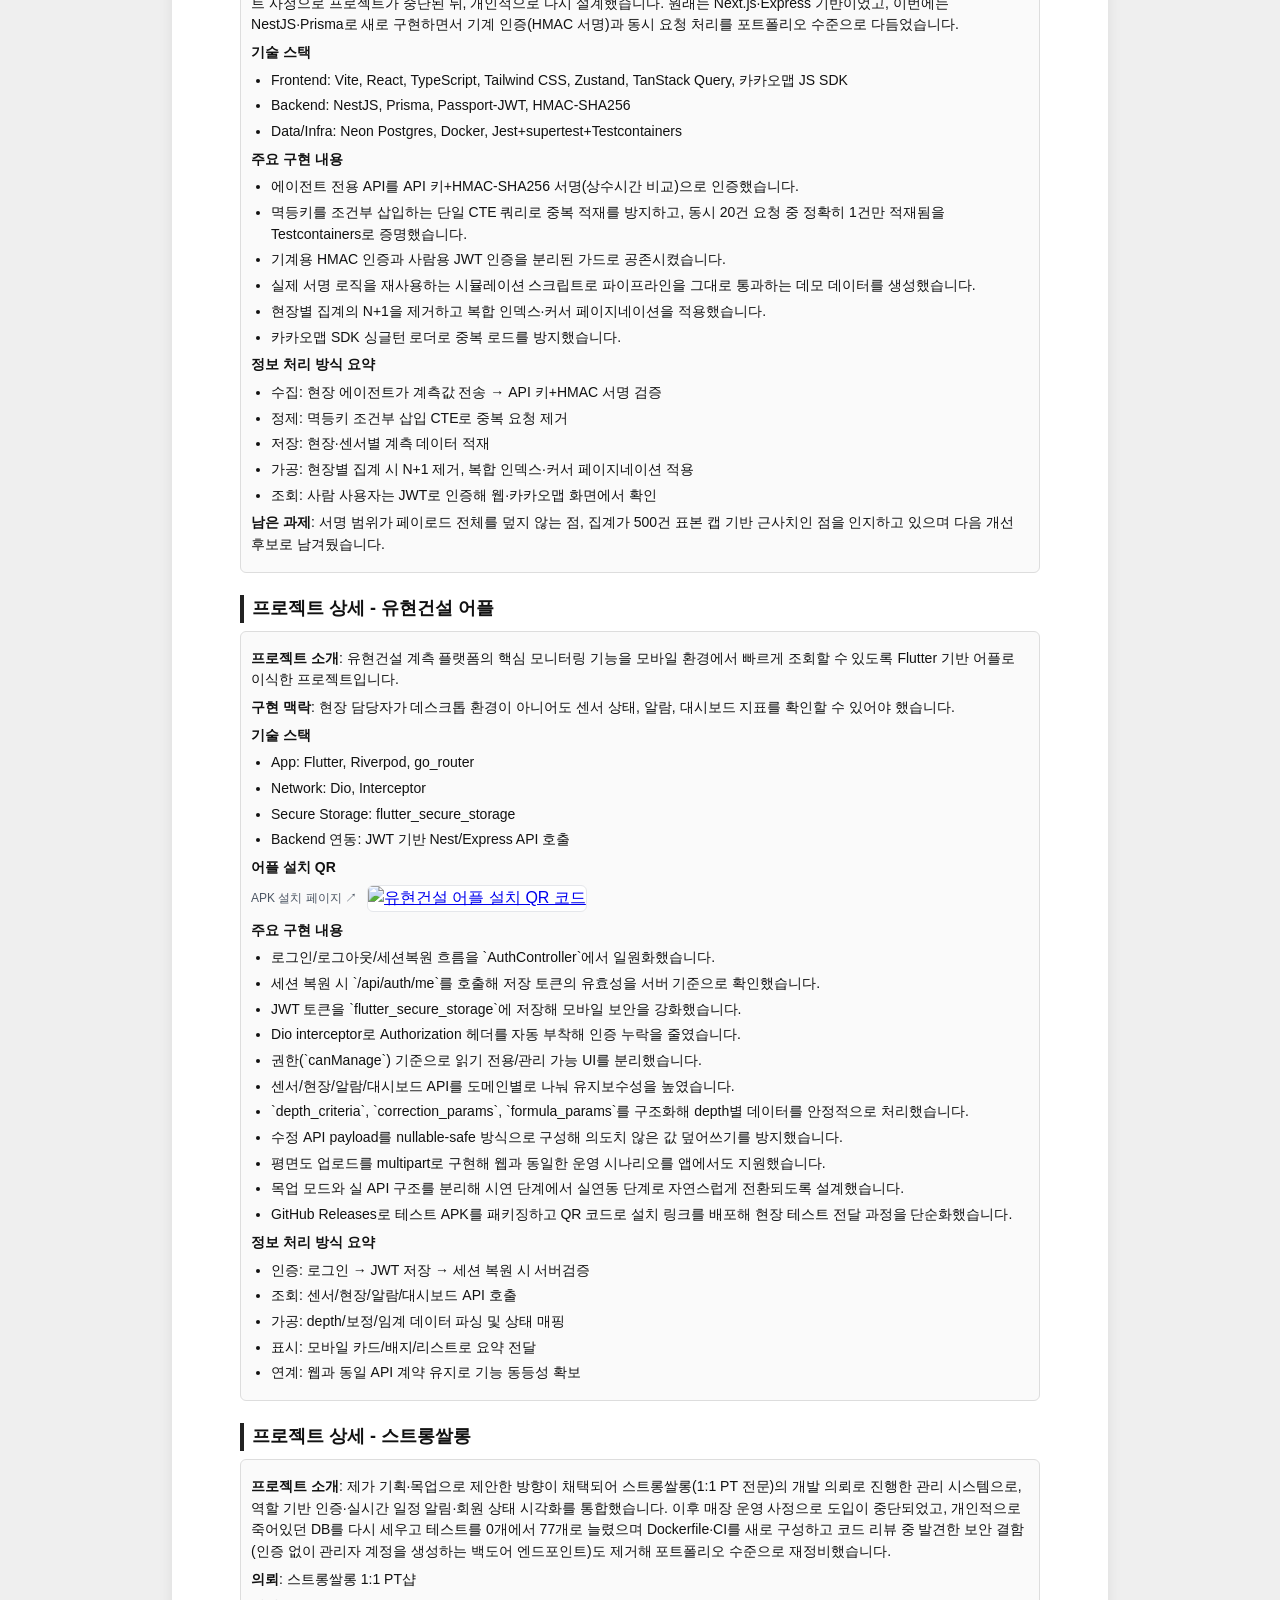
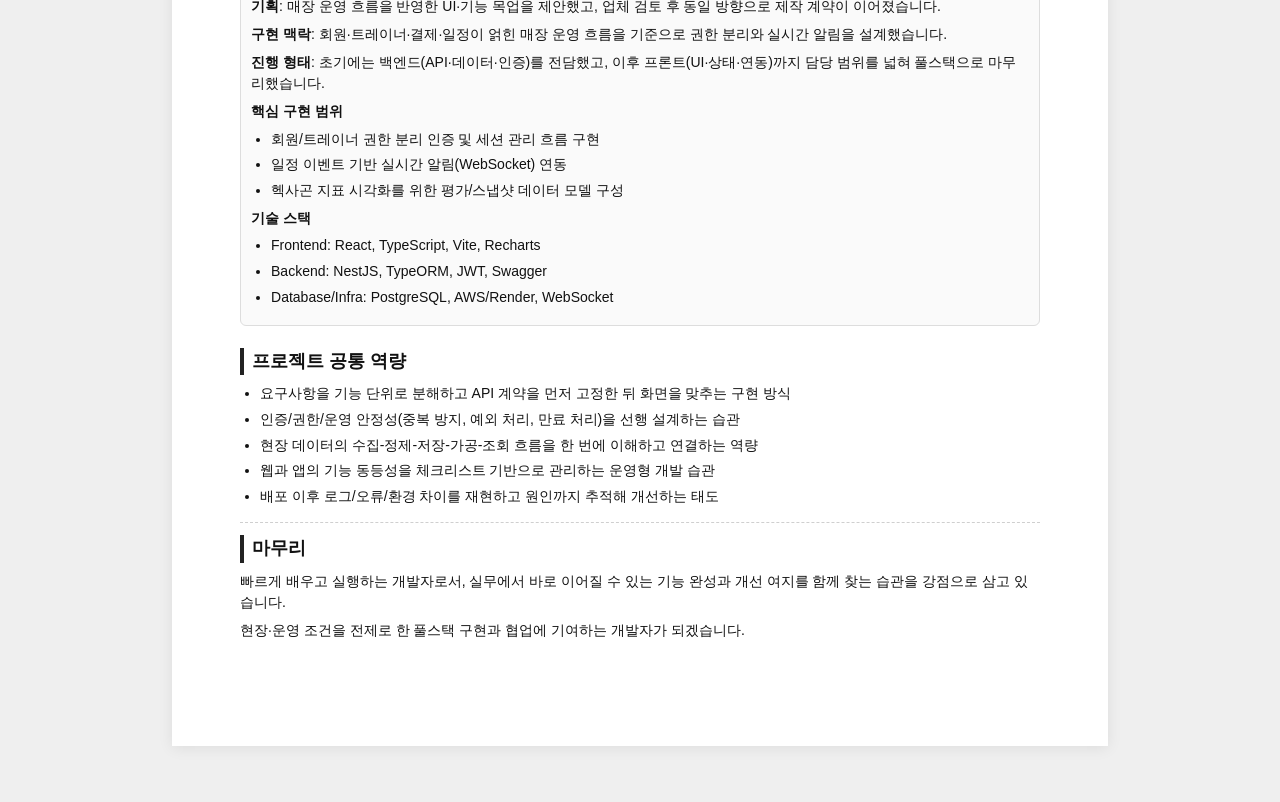
==== commit 94e0720b: "style: 요약 카드에서 사이트 바로가기 링크 제거 Co-Authored-By: Claude Sonnet 5 <noreply@anthropic.com>" ====
--- a/index.html
+++ b/index.html
@@ -3,7 +3,7 @@
   <head>
     <meta charset="UTF-8" />
     <meta name="viewport" content="width=device-width, initial-scale=1.0" />
-    <title>손영선 포트폴리오</title>
+    <title>손영선 포트폴리오 (PDF용)</title>
     <link rel="stylesheet" href="index.css" />
   </head>
   <body>
@@ -134,14 +134,6 @@
           <div class="grid-2">
             <article class="project-card featured">
               <h3>LinkBrief — AI 자동요약 북마크 SaaS</h3>
-              <a
-                href="https://linkstash-ai.vercel.app"
-                target="_blank"
-                rel="noopener noreferrer"
-                style="display: inline-block; margin-bottom: 8px; font-size: 12px; color: #4b5563; text-decoration: none;"
-              >
-                사이트 바로가기 <span aria-hidden="true">↗</span>
-              </a>
               <p>
                 저장한 링크를 크롤링해 OpenAI로 자동 요약·태그를 생성하는 북마크 서비스입니다.
                 크롤링부터 LLM 구조화 출력, 저장까지 외부 호출 실패를 흡수하는 파이프라인으로 설계했습니다.
@@ -149,14 +141,6 @@
             </article>
             <article class="project-card featured">
               <h3>Pingboard — 미니 게시판 + 실시간 알림함</h3>
-              <a
-                href="https://pingboard-sigma.vercel.app"
-                target="_blank"
-                rel="noopener noreferrer"
-                style="display: inline-block; margin-bottom: 8px; font-size: 12px; color: #4b5563; text-decoration: none;"
-              >
-                사이트 바로가기 <span aria-hidden="true">↗</span>
-              </a>
               <p>
                 소켓은 신뢰할 수 없는 채널이라는 전제 위에서 설계한 실시간 알림 시스템입니다.
                 댓글 작성과 알림 생성을 한 트랜잭션으로 묶고, 커밋 후에만 소켓으로 emit해 유실 없는 알림함을 만들었습니다.
@@ -164,14 +148,6 @@
             </article>
             <article class="project-card featured">
               <h3>SiteScope — 유현건설 계측 모니터링 플랫폼</h3>
-              <a
-                href="https://yuhyeon.vercel.app"
-                target="_blank"
-                rel="noopener noreferrer"
-                style="display: inline-block; margin-bottom: 8px; font-size: 12px; color: #4b5563; text-decoration: none;"
-              >
-                사이트 바로가기 <span aria-hidden="true">↗</span>
-              </a>
               <p>
                 유현건설 현장 실무로 계측 데이터 수집 시스템을 다뤄본 경험을 바탕으로 한 프로젝트입니다.
                 이후 클라이언트 사정으로 프로젝트가 중단된 뒤, 개인적으로 NestJS·Prisma 기반으로 다시 설계해
@@ -195,14 +171,6 @@
             </article>
             <article class="project-card featured">
               <h3>스트롱쌀롱</h3>
-              <a
-                href="https://new-gym-front.vercel.app/"
-                target="_blank"
-                rel="noopener noreferrer"
-                style="display: inline-block; margin-bottom: 8px; font-size: 12px; color: #4b5563; text-decoration: none;"
-              >
-                사이트 바로가기 <span aria-hidden="true">↗</span>
-              </a>
               <p>
                 React/TypeScript + NestJS 기반으로 진행 중인 1:1 PT샵 관리 웹 프로젝트입니다.
                 역할 기반 인증, 실시간 일정 알림, 회원 상태 시각화를 통합했으며 백엔드에서 시작해
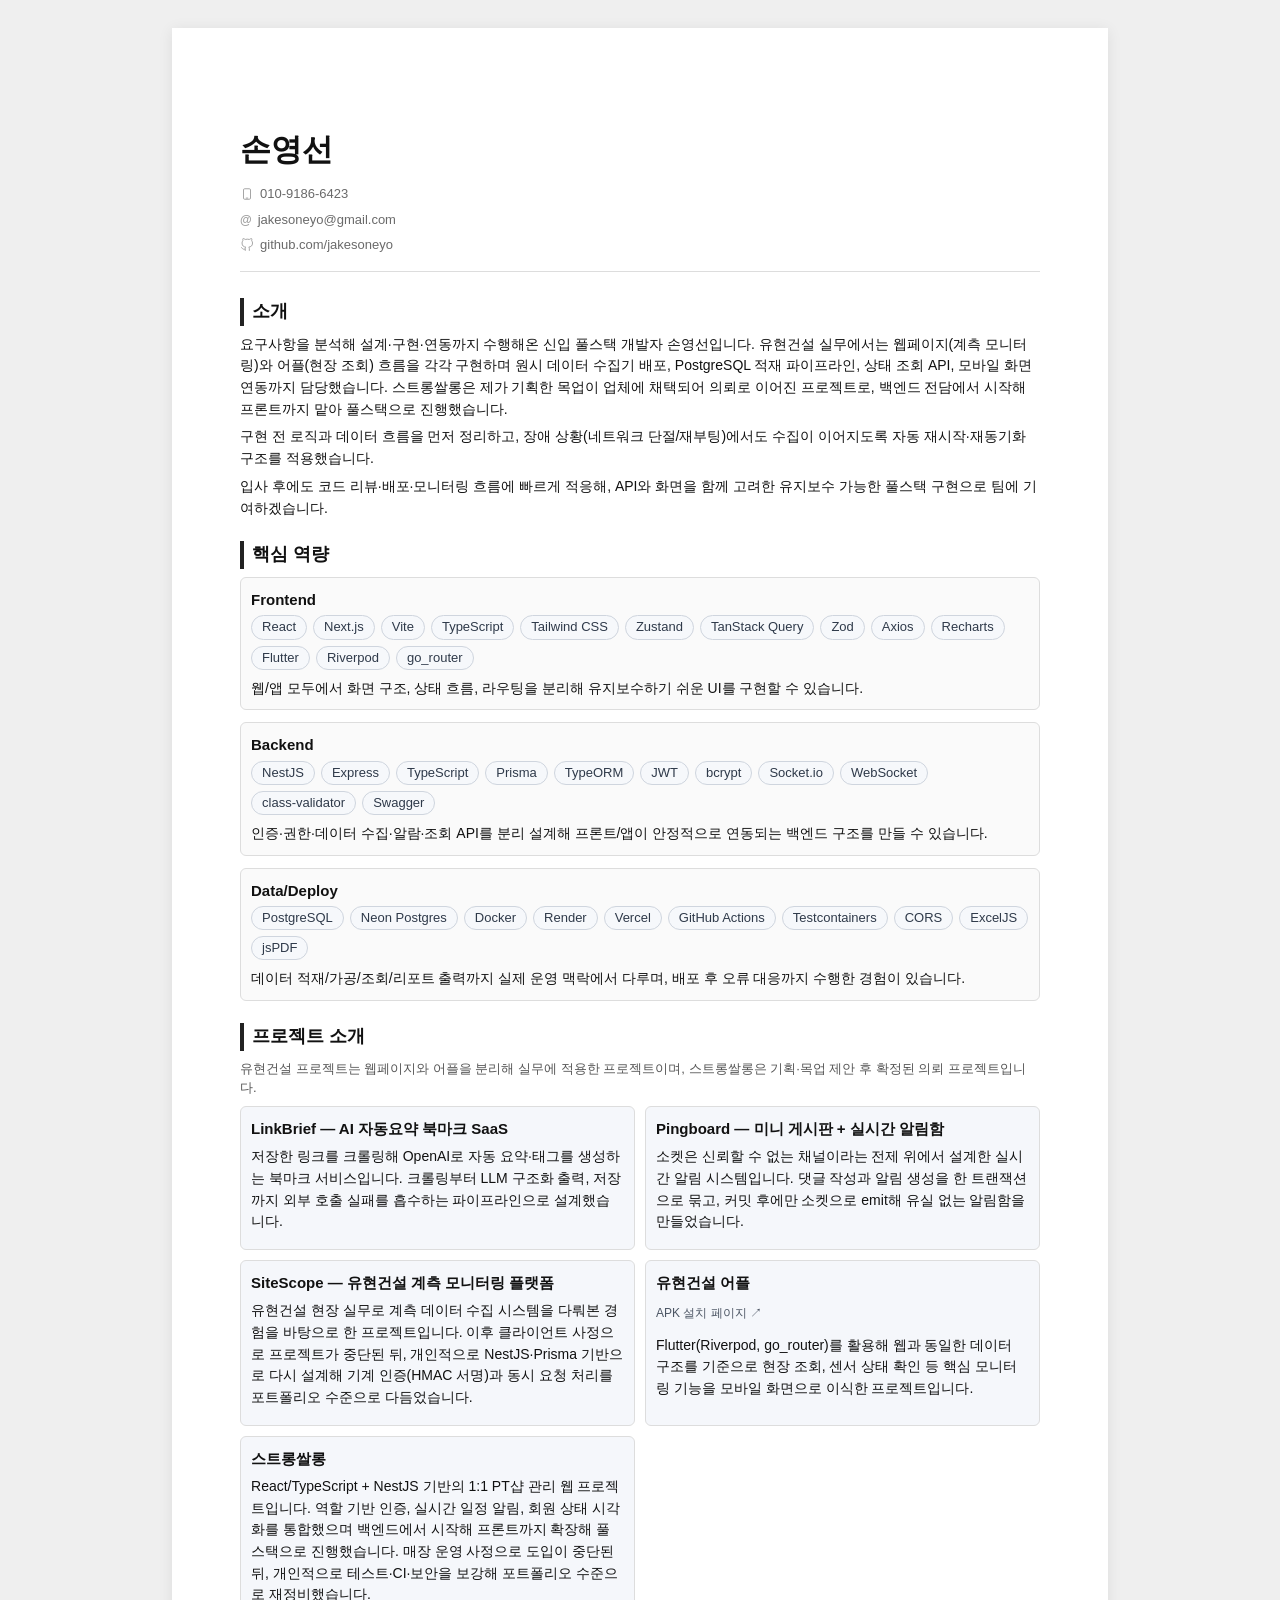
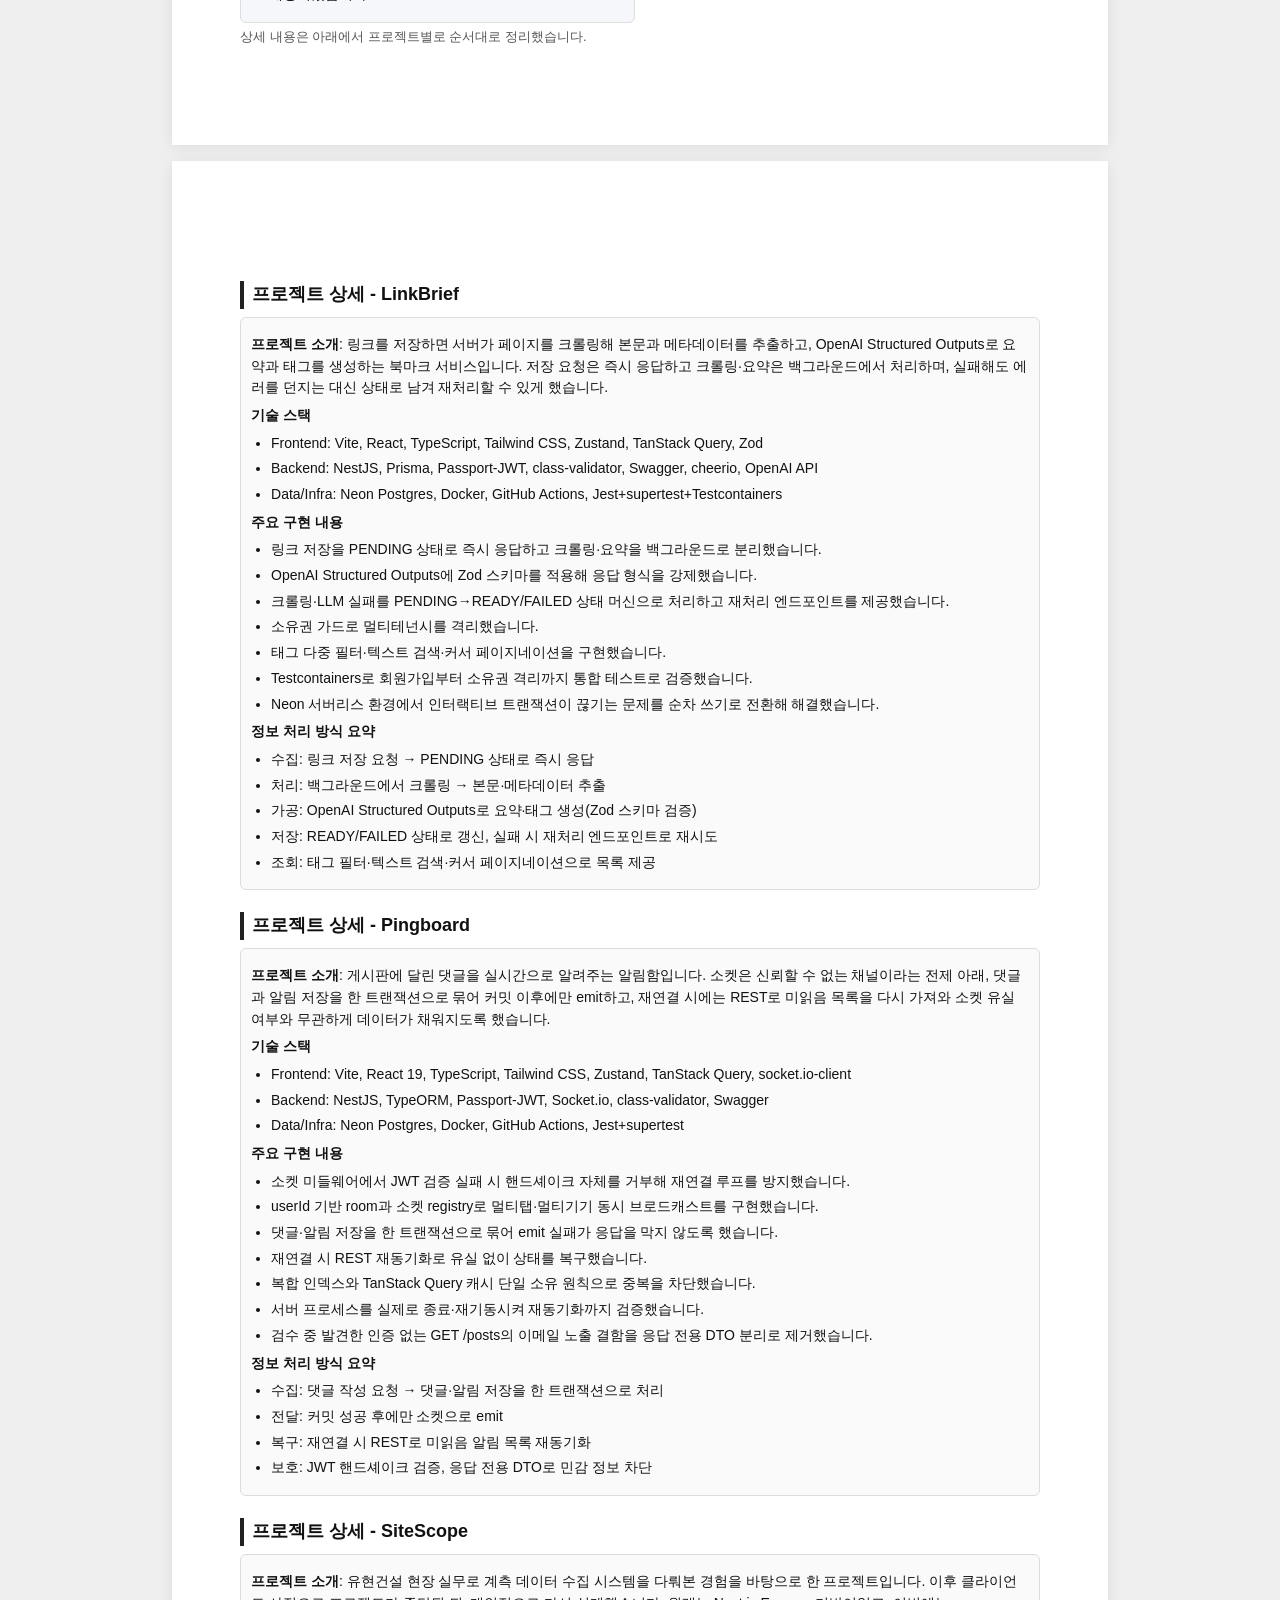
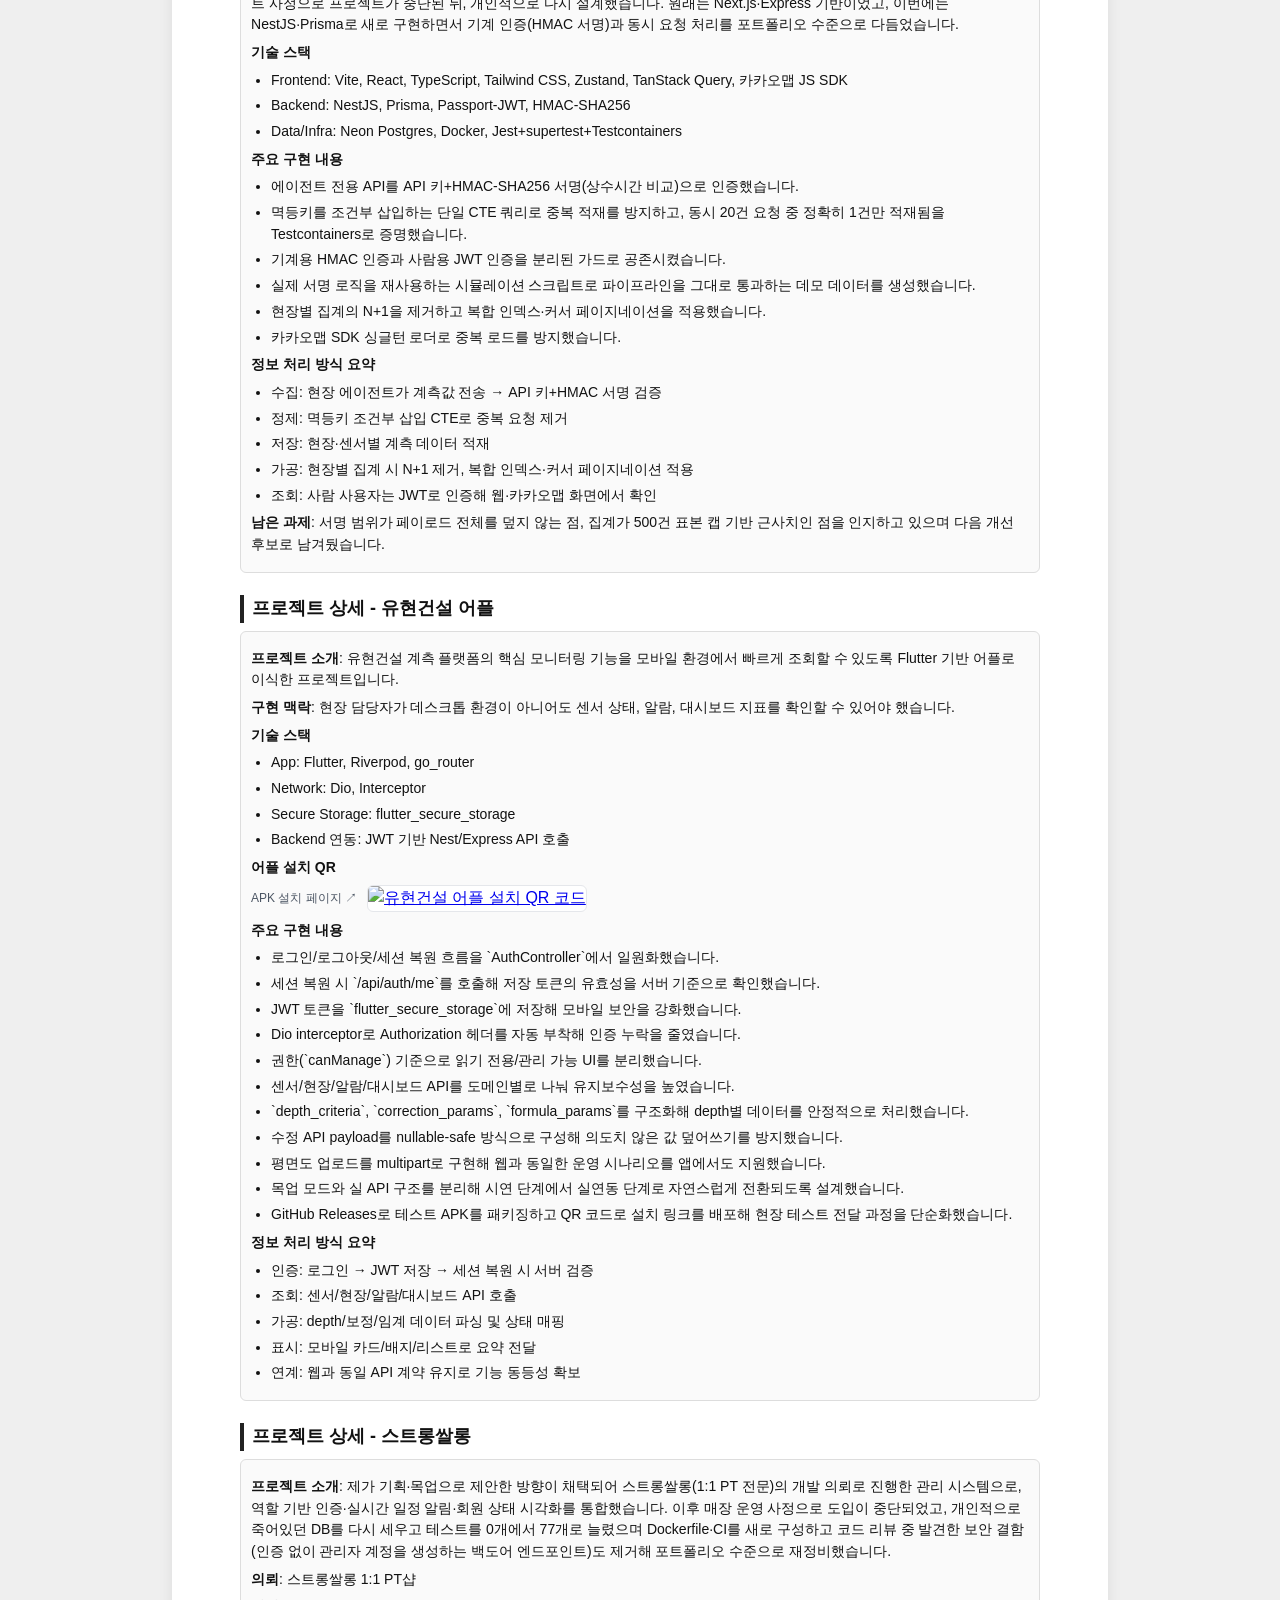
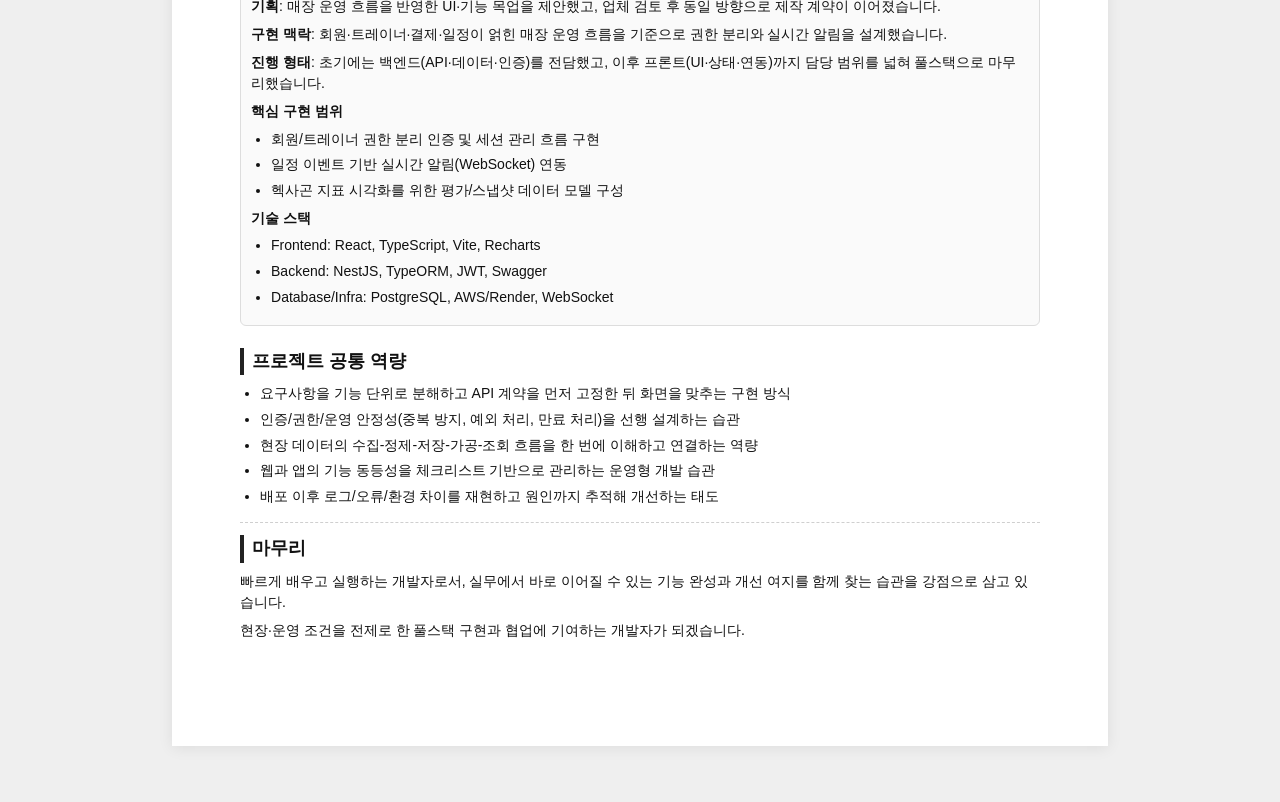
==== commit 90159335: "fix: 오탈자·시제 불일치 정리 - "세션복원"/"서버검증" 띄어쓰기 통일 - 소개 문단과 스트롱쌀롱 요약 카드의 "진행 중입니다" 잔여 표현을 과거형으로 수정   (바로 아래에" ====
--- a/index.html
+++ b/index.html
@@ -44,7 +44,7 @@
             요구사항을 분석해 설계·구현·연동까지 수행해온 신입 풀스택 개발자 손영선입니다.
             유현건설 실무에서는 웹페이지(계측 모니터링)와 어플(현장 조회) 흐름을 각각 구현하며
             원시 데이터 수집기 배포, PostgreSQL 적재 파이프라인, 상태 조회 API, 모바일 화면 연동까지 담당했습니다.
-            스트롱쌀롱은 제가 기획한 목업이 업체에 채택되어 의뢰로 이어진 프로젝트로, 백엔드 전담에서 시작해 프론트까지 맡아 풀스택으로 진행 중입니다.
+            스트롱쌀롱은 제가 기획한 목업이 업체에 채택되어 의뢰로 이어진 프로젝트로, 백엔드 전담에서 시작해 프론트까지 맡아 풀스택으로 진행했습니다.
           </p>
           <p>
             구현 전 로직과 데이터 흐름을 먼저 정리하고, 장애 상황(네트워크 단절/재부팅)에서도
@@ -172,9 +172,9 @@
             <article class="project-card featured">
               <h3>스트롱쌀롱</h3>
               <p>
-                React/TypeScript + NestJS 기반으로 진행 중인 1:1 PT샵 관리 웹 프로젝트입니다.
+                React/TypeScript + NestJS 기반의 1:1 PT샵 관리 웹 프로젝트입니다.
                 역할 기반 인증, 실시간 일정 알림, 회원 상태 시각화를 통합했으며 백엔드에서 시작해
-                프론트까지 확장해 풀스택으로 진행 중입니다.
+                프론트까지 확장해 풀스택으로 진행했습니다.
                 매장 운영 사정으로 도입이 중단된 뒤, 개인적으로 테스트·CI·보안을 보강해 포트폴리오 수준으로 재정비했습니다.
               </p>
             </article>
@@ -351,7 +351,7 @@
 
             <p><strong>주요 구현 내용</strong></p>
             <ul>
-              <li>로그인/로그아웃/세션복원 흐름을 `AuthController`에서 일원화했습니다.</li>
+              <li>로그인/로그아웃/세션 복원 흐름을 `AuthController`에서 일원화했습니다.</li>
               <li>세션 복원 시 `/api/auth/me`를 호출해 저장 토큰의 유효성을 서버 기준으로 확인했습니다.</li>
               <li>JWT 토큰을 `flutter_secure_storage`에 저장해 모바일 보안을 강화했습니다.</li>
               <li>Dio interceptor로 Authorization 헤더를 자동 부착해 인증 누락을 줄였습니다.</li>
@@ -366,7 +366,7 @@
 
             <p><strong>정보 처리 방식 요약</strong></p>
             <ul>
-              <li>인증: 로그인 → JWT 저장 → 세션 복원 시 서버검증</li>
+              <li>인증: 로그인 → JWT 저장 → 세션 복원 시 서버 검증</li>
               <li>조회: 센서/현장/알람/대시보드 API 호출</li>
               <li>가공: depth/보정/임계 데이터 파싱 및 상태 매핑</li>
               <li>표시: 모바일 카드/배지/리스트로 요약 전달</li>
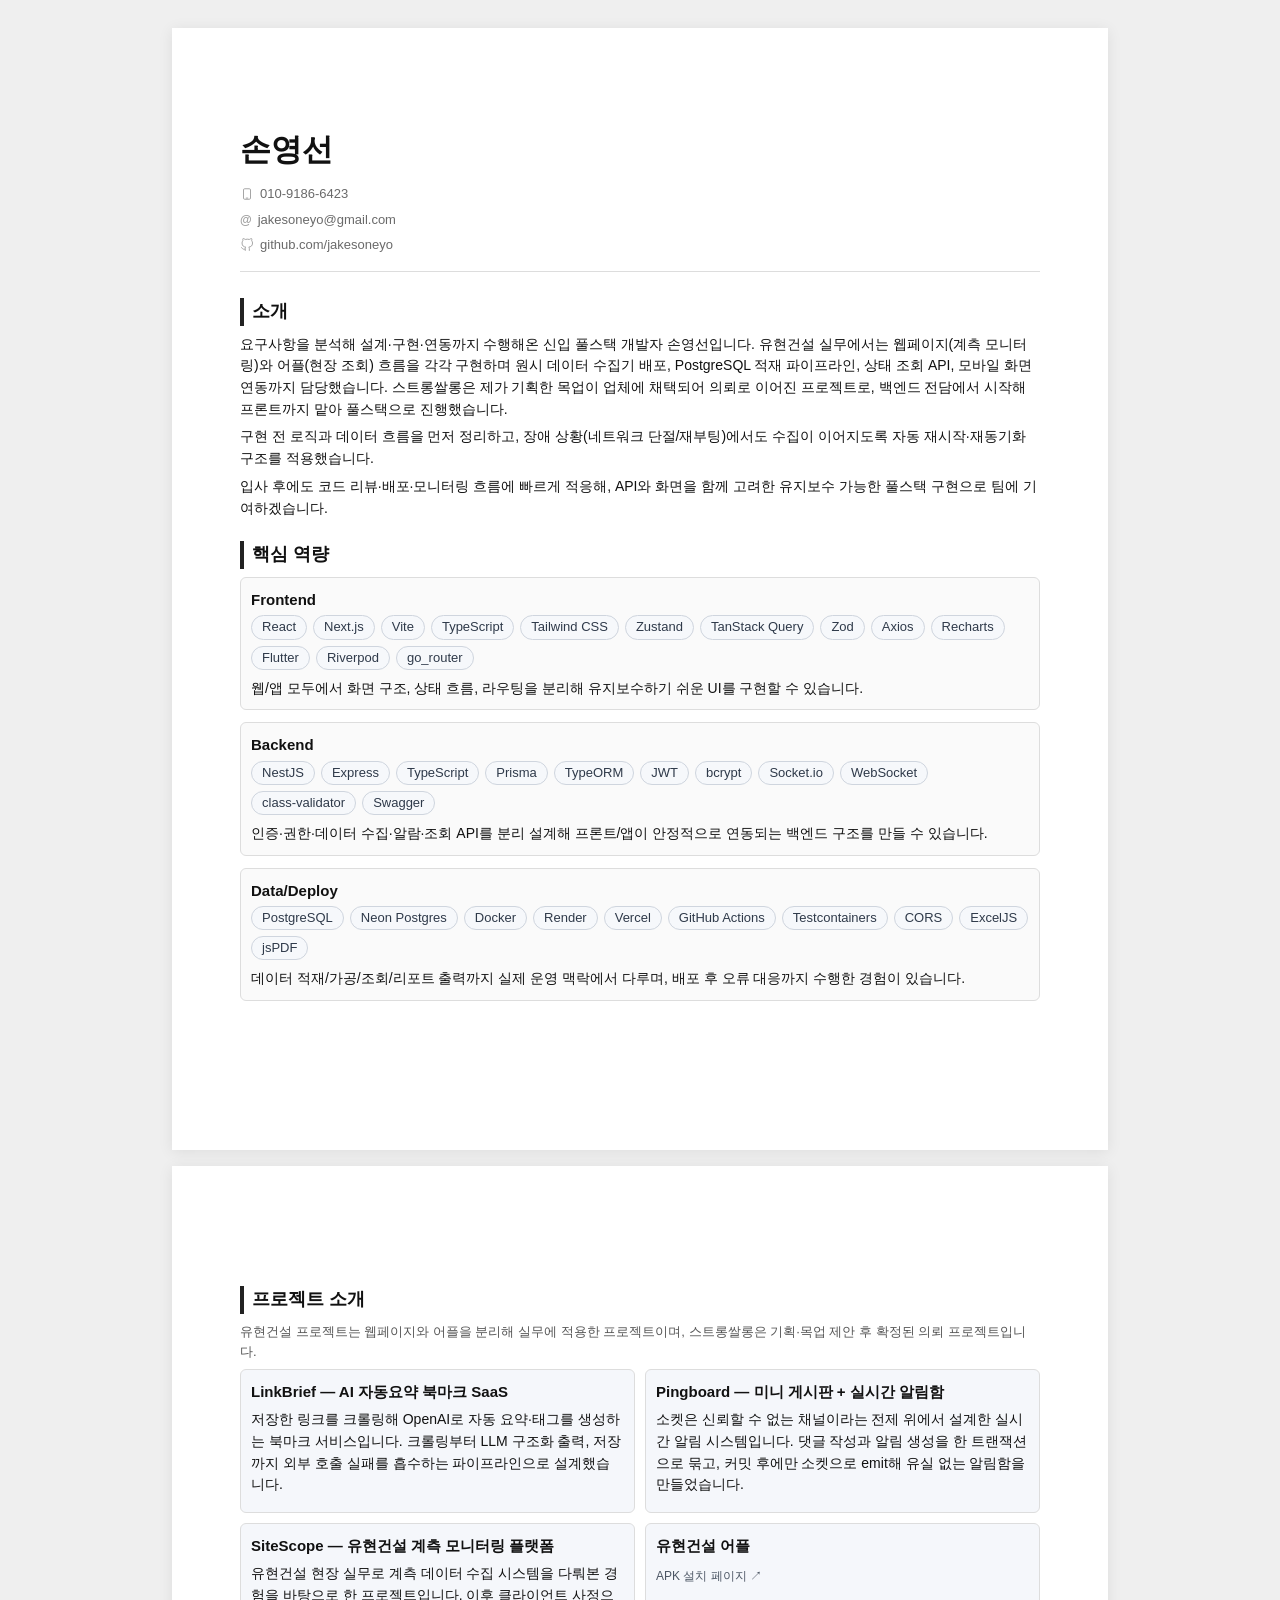
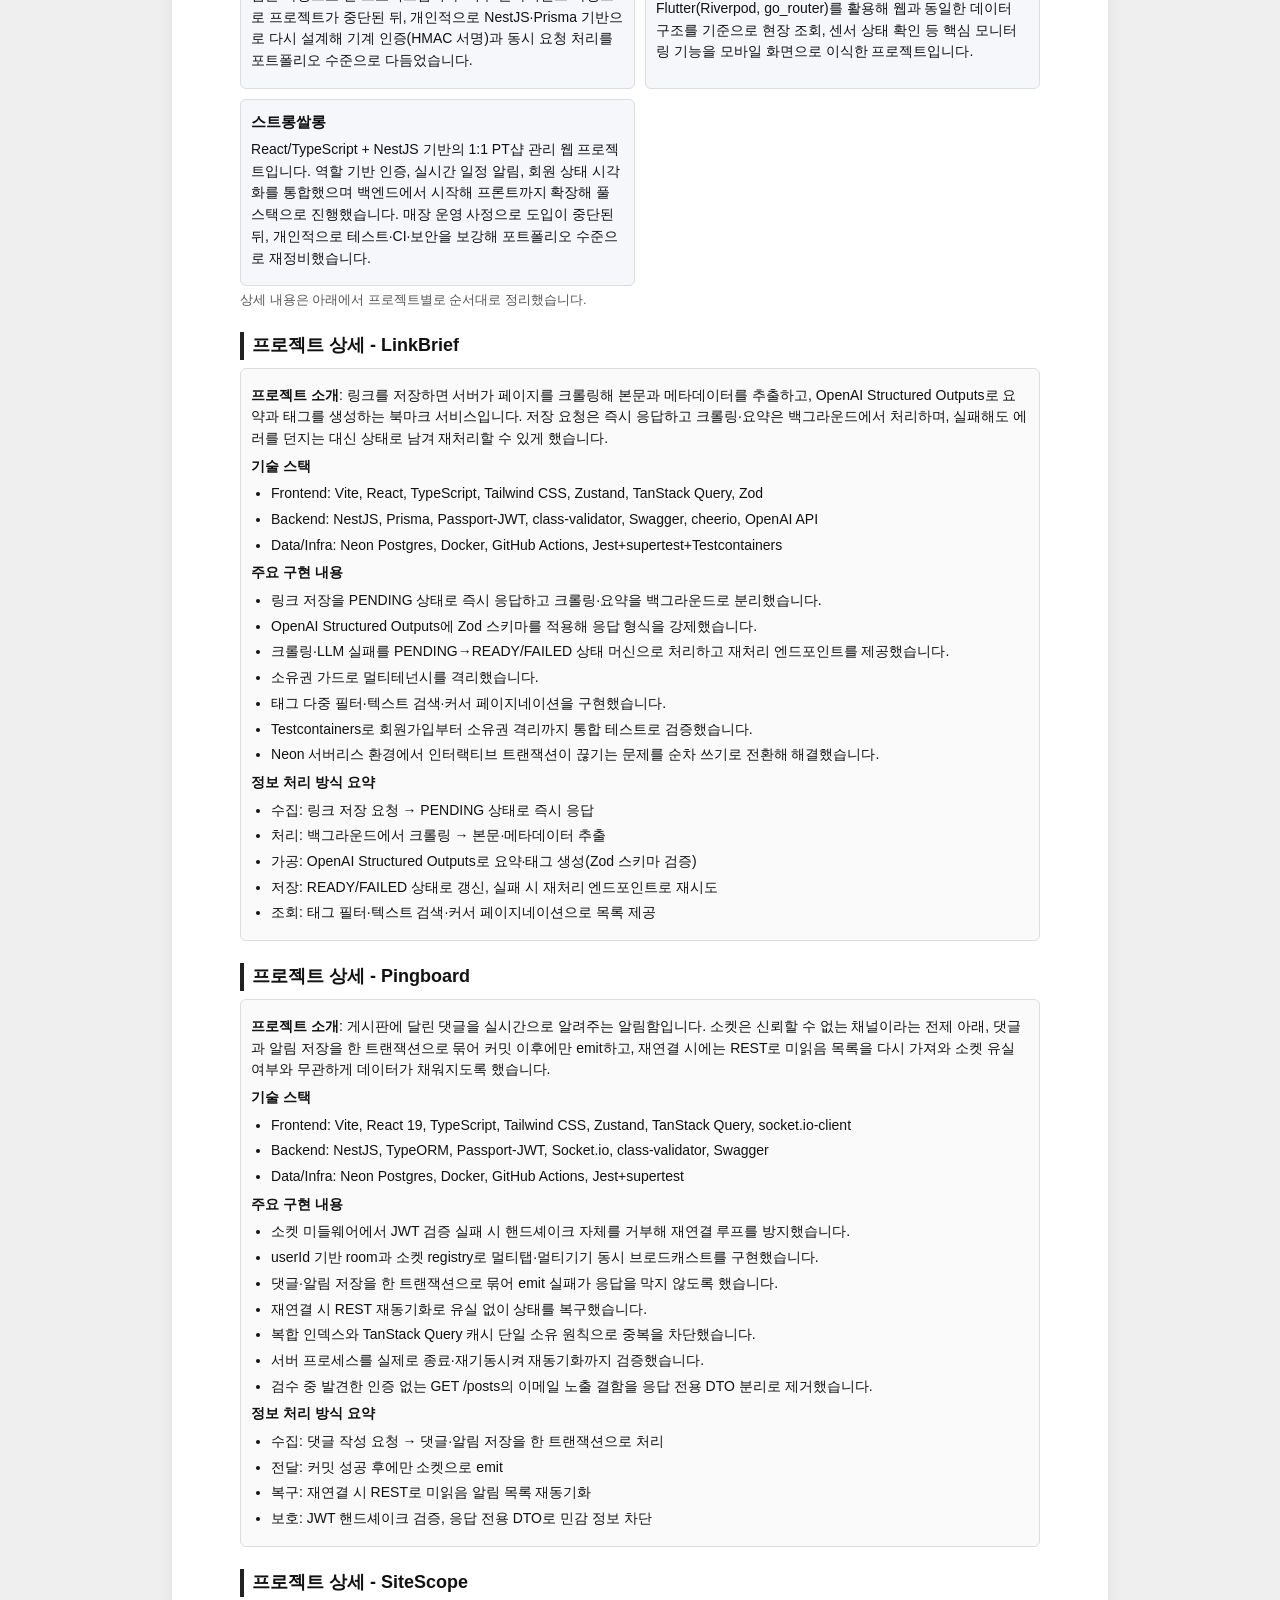
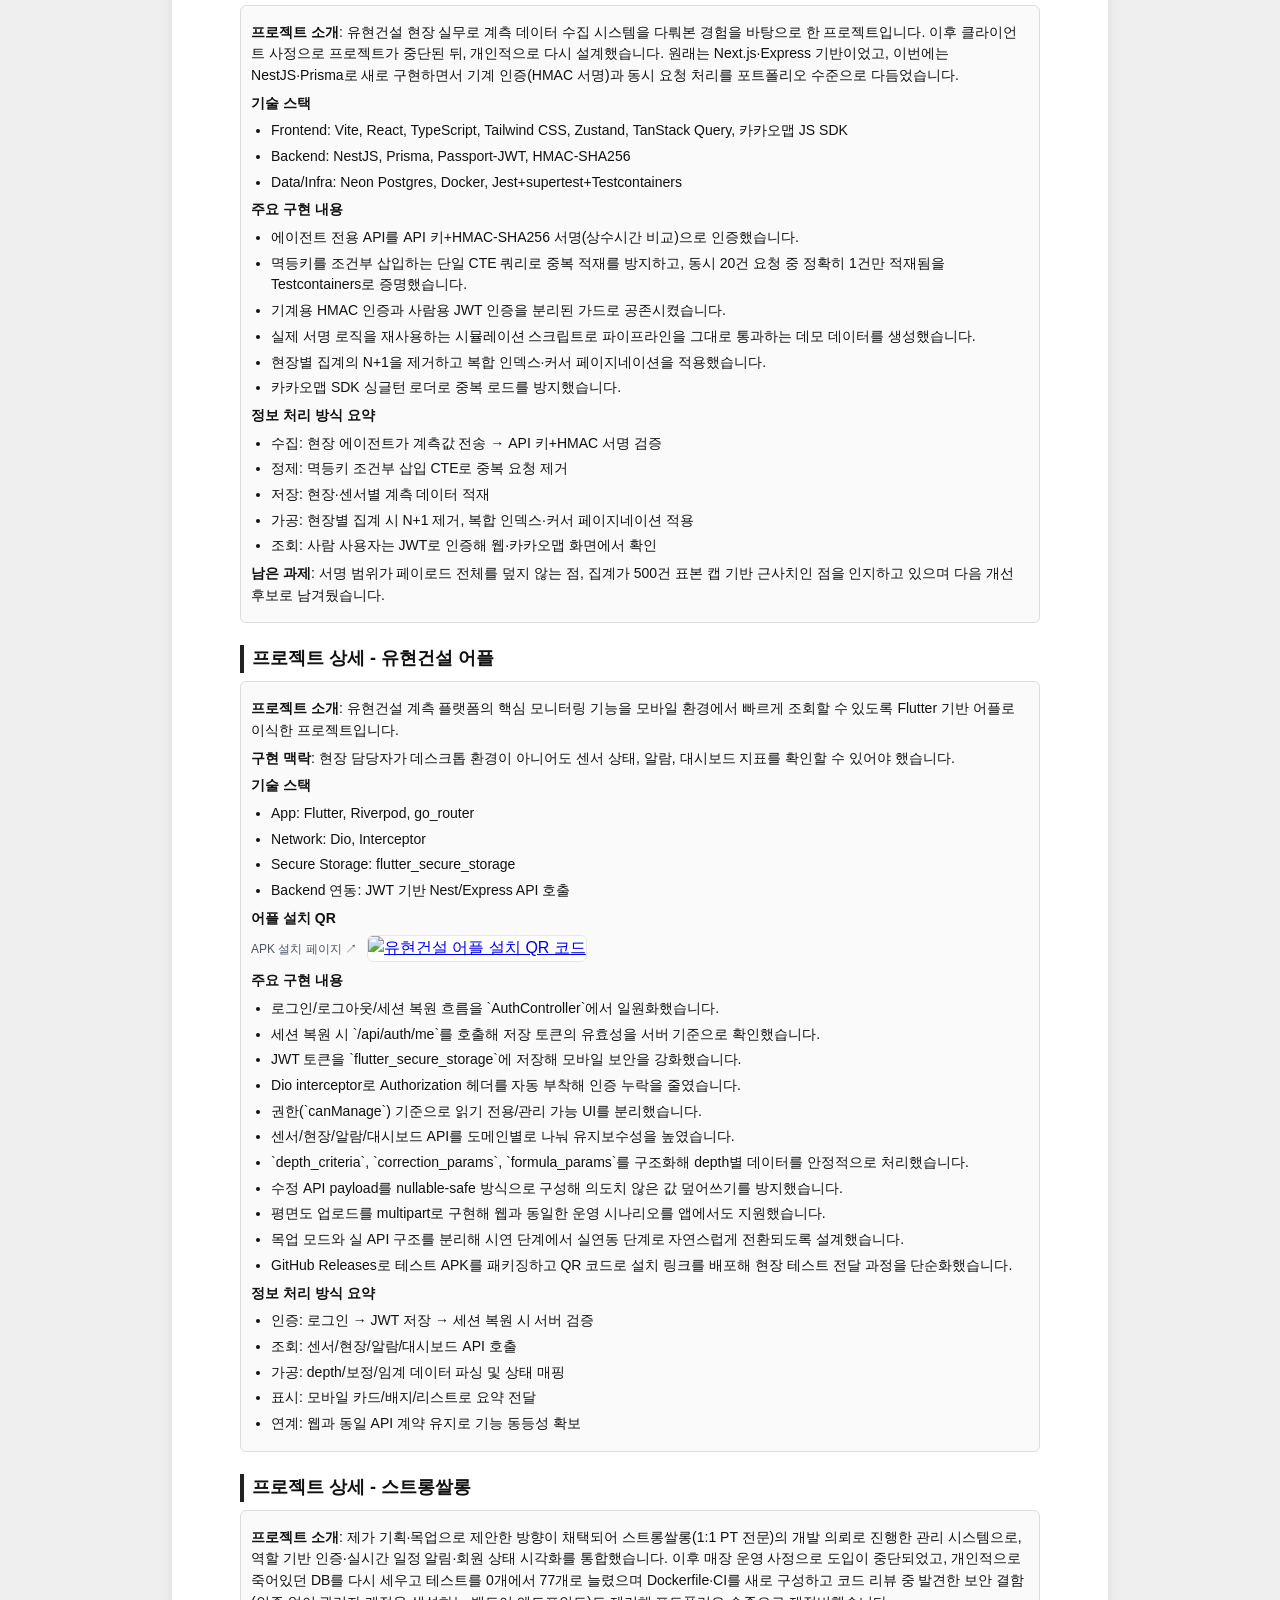
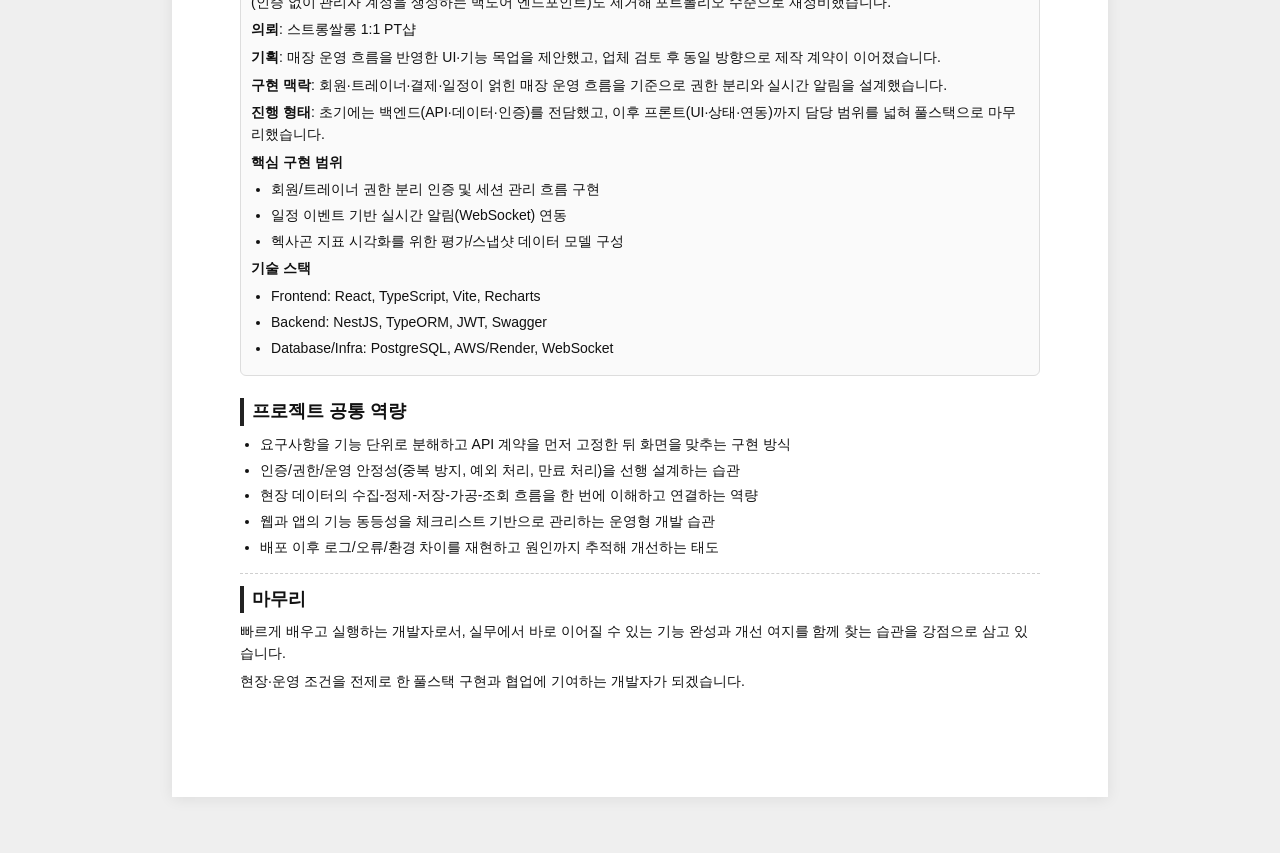
==== commit d9dc1f2e: "fix: 프로젝트 소개 섹션을 2페이지로 분리해 카드 그리드 잘림 방지 1페이지(소개+핵심역량)에 이어 붙어있던 "프로젝트 소개" 카드 5개 그리드가 페이지 하단에서 어중간하게 잘" ====
--- a/index.html
+++ b/index.html
@@ -125,6 +125,9 @@
           </div>
         </section>
 
+      </section>
+
+      <section class="page page-2">
         <section class="block">
           <h2>프로젝트 소개</h2>
           <p class="intro-hint">
@@ -183,9 +186,7 @@
             상세 내용은 아래에서 프로젝트별로 순서대로 정리했습니다.
           </p>
         </section>
-      </section>
-
-      <section class="page page-2">
+
         <section class="block">
           <h2>프로젝트 상세 - LinkBrief</h2>
           <article class="detail">
--- a/index.css
+++ b/index.css
@@ -298,26 +298,32 @@
     page-break-after: always;
   }
 
-  /* 2p: LinkBrief 상세 */
+  /* 2p: 프로젝트 소개(요약 카드 5개) — 자체 페이지로 분리해 카드 그리드가 어중간하게 잘리지 않게 함 */
   .page-2 > .block:nth-of-type(1) {
     break-after: page;
     page-break-after: always;
   }
 
-  /* 3p: Pingboard 상세 */
+  /* 3p: LinkBrief 상세 */
   .page-2 > .block:nth-of-type(2) {
     break-after: page;
     page-break-after: always;
   }
 
-  /* 4p: SiteScope 상세 */
+  /* 4p: Pingboard 상세 */
   .page-2 > .block:nth-of-type(3) {
     break-after: page;
     page-break-after: always;
   }
 
-  /* 5p: 유현건설 어플 상세 */
+  /* 5p: SiteScope 상세 */
   .page-2 > .block:nth-of-type(4) {
+    break-after: page;
+    page-break-after: always;
+  }
+
+  /* 6p: 유현건설 어플 상세 */
+  .page-2 > .block:nth-of-type(5) {
     break-after: page;
     page-break-after: always;
   }
